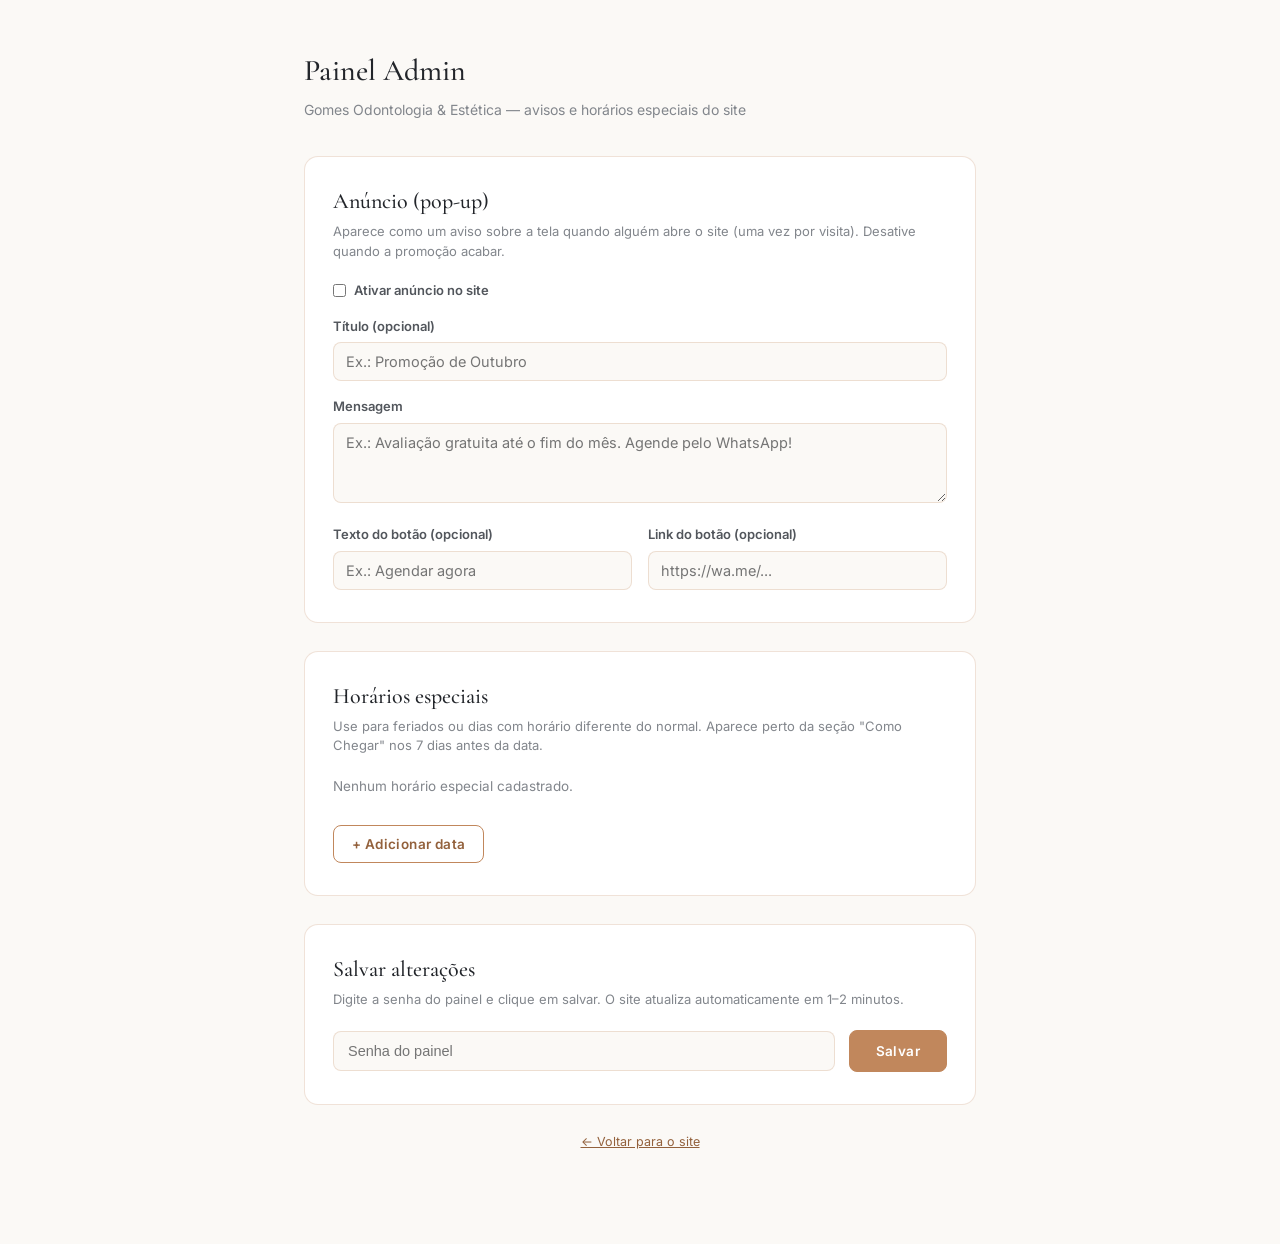
==== admin.html @ 846f83a1 "feat: adiciona painel admin para anúncio e horários especiais Painel simples (admin.html) protegido " ====
<!DOCTYPE html>
<html lang="pt-BR">
<head>
<meta charset="UTF-8">
<meta name="viewport" content="width=device-width, initial-scale=1.0">
<meta name="robots" content="noindex, nofollow">
<title>Painel Admin — Gomes Odontologia &amp; Estética</title>
<link rel="preconnect" href="https://fonts.googleapis.com">
<link rel="preconnect" href="https://fonts.gstatic.com" crossorigin>
<link href="https://fonts.googleapis.com/css2?family=Cormorant+Garamond:ital,wght@0,400;0,500;0,600&family=Inter:wght@400;500;600&display=swap" rel="stylesheet">
<style>
  :root {
    --cream: #FBF9F6;
    --cream-card: #FFFFFF;
    --ink: #22252A;
    --ink-soft: #52565C;
    --ink-faint: #82868C;
    --gold: #C1875C;
    --gold-pale: #F3DCC8;
    --gold-deep: #93613C;
    --chumbo: #1B1D20;
    --line: rgba(193, 135, 92, 0.24);
    --font-display: 'Cormorant Garamond', Georgia, serif;
    --font-body: 'Inter', -apple-system, BlinkMacSystemFont, 'Segoe UI', sans-serif;
  }
  * { box-sizing: border-box; }
  body {
    margin: 0;
    background: var(--cream);
    color: var(--ink);
    font-family: var(--font-body);
    font-size: 15px;
    line-height: 1.5;
  }
  h1, h2 { font-family: var(--font-display); font-weight: 500; margin: 0 0 6px; color: var(--ink); }
  .wrap { max-width: 720px; margin: 0 auto; padding: 48px 24px 80px; }
  header.page-head { margin-bottom: 36px; }
  header.page-head h1 { font-size: 30px; }
  header.page-head p { color: var(--ink-faint); margin: 4px 0 0; font-size: 14px; }
  .card {
    background: var(--cream-card);
    border: 1px solid var(--line);
    border-radius: 14px;
    padding: 28px 28px 32px;
    margin-bottom: 28px;
  }
  .card h2 { font-size: 22px; margin-bottom: 4px; }
  .card .hint { color: var(--ink-faint); font-size: 13px; margin: 0 0 20px; }
  label { display: block; font-size: 13px; font-weight: 600; color: var(--ink-soft); margin: 16px 0 6px; }
  label.checkbox-label { display: flex; align-items: center; gap: 8px; font-weight: 600; margin-top: 0; }
  label.checkbox-label input { width: auto; margin: 0; }
  input[type="text"], input[type="url"], input[type="date"], input[type="time"], textarea {
    width: 100%;
    padding: 10px 12px;
    border: 1px solid var(--line);
    border-radius: 8px;
    font-family: inherit;
    font-size: 14.5px;
    color: var(--ink);
    background: var(--cream);
  }
  input:focus, textarea:focus { outline: 2px solid var(--gold); outline-offset: 1px; }
  textarea { resize: vertical; min-height: 80px; }
  .grid-2 { display: grid; grid-template-columns: 1fr 1fr; gap: 16px; }
  .special-row {
    border: 1px solid var(--line);
    border-radius: 10px;
    padding: 16px;
    margin-top: 14px;
    position: relative;
  }
  .special-row .remove-btn {
    position: absolute;
    top: 10px;
    right: 10px;
    border: 0;
    background: transparent;
    color: var(--ink-faint);
    font-size: 20px;
    line-height: 1;
    padding: 4px;
  }
  .special-row .remove-btn:hover { color: var(--gold-deep); }
  .special-row .grid-2 { grid-template-columns: 1fr 1fr; }
  .special-row .closed-row { margin-top: 12px; }
  .add-btn, .save-btn, .logout-btn {
    font-family: var(--font-body);
    font-weight: 600;
    font-size: 13.5px;
    letter-spacing: 0.03em;
    border-radius: 8px;
    cursor: pointer;
    border: 1px solid var(--gold);
  }
  .add-btn {
    margin-top: 16px;
    padding: 10px 18px;
    background: transparent;
    color: var(--gold-deep);
  }
  .add-btn:hover { background: var(--gold-pale); }
  .save-bar {
    display: flex;
    align-items: center;
    gap: 14px;
    flex-wrap: wrap;
    margin-top: 8px;
  }
  .save-bar input[type="password"] {
    flex: 1;
    min-width: 180px;
    padding: 11px 14px;
    border: 1px solid var(--line);
    border-radius: 8px;
    font-size: 14.5px;
    background: var(--cream);
  }
  .save-btn {
    padding: 12px 26px;
    background: var(--gold);
    color: #fff;
    border-color: var(--gold);
  }
  .save-btn:hover { background: var(--gold-deep); }
  .save-btn:disabled { opacity: 0.6; cursor: wait; }
  .status-msg {
    margin-top: 16px;
    padding: 12px 16px;
    border-radius: 8px;
    font-size: 14px;
    display: none;
  }
  .status-msg.success { display: block; background: #E4F3E8; color: #2A6B3F; }
  .status-msg.error { display: block; background: #FBE4E4; color: #A33A3A; }
  .status-msg.loading { display: block; background: var(--gold-pale); color: var(--gold-deep); }
  .empty-note { color: var(--ink-faint); font-size: 13.5px; margin-top: 14px; }
  footer.page-foot { text-align: center; color: var(--ink-faint); font-size: 12.5px; margin-top: 12px; }
  footer.page-foot a { color: var(--gold-deep); }
</style>
</head>
<body>
<div class="wrap">
  <header class="page-head">
    <h1>Painel Admin</h1>
    <p>Gomes Odontologia &amp; Estética — avisos e horários especiais do site</p>
  </header>

  <section class="card">
    <h2>Anúncio (pop-up)</h2>
    <p class="hint">Aparece como um aviso sobre a tela quando alguém abre o site (uma vez por visita). Desative quando a promoção acabar.</p>

    <label class="checkbox-label"><input type="checkbox" id="annEnabled"> Ativar anúncio no site</label>

    <label for="annTitle">Título (opcional)</label>
    <input type="text" id="annTitle" placeholder="Ex.: Promoção de Outubro">

    <label for="annMessage">Mensagem</label>
    <textarea id="annMessage" placeholder="Ex.: Avaliação gratuita até o fim do mês. Agende pelo WhatsApp!"></textarea>

    <div class="grid-2">
      <div>
        <label for="annLinkLabel">Texto do botão (opcional)</label>
        <input type="text" id="annLinkLabel" placeholder="Ex.: Agendar agora">
      </div>
      <div>
        <label for="annLinkUrl">Link do botão (opcional)</label>
        <input type="url" id="annLinkUrl" placeholder="https://wa.me/...">
      </div>
    </div>
  </section>

  <section class="card">
    <h2>Horários especiais</h2>
    <p class="hint">Use para feriados ou dias com horário diferente do normal. Aparece perto da seção "Como Chegar" nos 7 dias antes da data.</p>

    <div id="specialHoursList"></div>
    <p class="empty-note" id="emptyNote" hidden>Nenhum horário especial cadastrado.</p>
    <button type="button" class="add-btn" id="addSpecialBtn">+ Adicionar data</button>
  </section>

  <section class="card">
    <h2>Salvar alterações</h2>
    <p class="hint">Digite a senha do painel e clique em salvar. O site atualiza automaticamente em 1–2 minutos.</p>
    <div class="save-bar">
      <input type="password" id="adminPassword" placeholder="Senha do painel" autocomplete="off">
      <button type="button" class="save-btn" id="saveBtn">Salvar</button>
    </div>
    <div class="status-msg" id="statusMsg"></div>
  </section>

  <footer class="page-foot">
    <p><a href="index.html">&larr; Voltar para o site</a></p>
  </footer>
</div>

<script>
(function () {
  'use strict';

  const specialHoursList = document.getElementById('specialHoursList');
  const emptyNote = document.getElementById('emptyNote');
  const addSpecialBtn = document.getElementById('addSpecialBtn');
  const saveBtn = document.getElementById('saveBtn');
  const statusMsg = document.getElementById('statusMsg');
  const adminPasswordInput = document.getElementById('adminPassword');

  function createSpecialRow(entry) {
    entry = entry || { date: '', label: '', opens: '', closes: '', closed: false };
    const row = document.createElement('div');
    row.className = 'special-row';
    row.innerHTML = `
      <button type="button" class="remove-btn" aria-label="Remover esta data">&times;</button>
      <div class="grid-2">
        <div>
          <label>Data</label>
          <input type="date" class="sh-date" value="${entry.date || ''}">
        </div>
        <div>
          <label>Observação (opcional)</label>
          <input type="text" class="sh-label" placeholder="Ex.: Feriado" value="${escapeAttr(entry.label || '')}">
        </div>
      </div>
      <div class="grid-2 hours-row" style="${entry.closed ? 'display:none;' : ''}">
        <div>
          <label>Abre às</label>
          <input type="time" class="sh-opens" value="${entry.opens || ''}">
        </div>
        <div>
          <label>Fecha às</label>
          <input type="time" class="sh-closes" value="${entry.closes || ''}">
        </div>
      </div>
      <label class="checkbox-label closed-row"><input type="checkbox" class="sh-closed" ${entry.closed ? 'checked' : ''}> Fechado neste dia</label>
    `;
    const closedCheckbox = row.querySelector('.sh-closed');
    const hoursRow = row.querySelector('.hours-row');
    closedCheckbox.addEventListener('change', () => {
      hoursRow.style.display = closedCheckbox.checked ? 'none' : '';
    });
    row.querySelector('.remove-btn').addEventListener('click', () => {
      row.remove();
      toggleEmptyNote();
    });
    return row;
  }

  function toggleEmptyNote() {
    emptyNote.hidden = specialHoursList.children.length > 0;
  }

  function escapeAttr(str) {
    return String(str).replace(/"/g, '&quot;');
  }

  addSpecialBtn.addEventListener('click', () => {
    specialHoursList.appendChild(createSpecialRow());
    toggleEmptyNote();
  });

  function loadContent() {
    fetch('data/site-content.json', { cache: 'no-store' })
      .then((r) => (r.ok ? r.json() : null))
      .then((data) => {
        if (!data) return;
        const ann = data.announcement || {};
        document.getElementById('annEnabled').checked = !!ann.enabled;
        document.getElementById('annTitle').value = ann.title || '';
        document.getElementById('annMessage').value = ann.message || '';
        document.getElementById('annLinkLabel').value = ann.linkLabel || '';
        document.getElementById('annLinkUrl').value = ann.linkUrl || '';

        const specialHours = Array.isArray(data.specialHours) ? data.specialHours : [];
        specialHoursList.innerHTML = '';
        specialHours.forEach((entry) => specialHoursList.appendChild(createSpecialRow(entry)));
        toggleEmptyNote();
      })
      .catch(() => {
        showStatus('error', 'Não foi possível carregar o conteúdo atual. Tente recarregar a página.');
      });
  }

  function showStatus(type, message) {
    statusMsg.className = 'status-msg ' + type;
    statusMsg.textContent = message;
  }

  function buildContent() {
    const specialHours = Array.from(specialHoursList.querySelectorAll('.special-row')).map((row) => {
      const closed = row.querySelector('.sh-closed').checked;
      return {
        date: row.querySelector('.sh-date').value,
        label: row.querySelector('.sh-label').value.trim(),
        opens: closed ? '' : row.querySelector('.sh-opens').value,
        closes: closed ? '' : row.querySelector('.sh-closes').value,
        closed,
      };
    }).filter((entry) => entry.date);

    return {
      announcement: {
        enabled: document.getElementById('annEnabled').checked,
        title: document.getElementById('annTitle').value.trim(),
        message: document.getElementById('annMessage').value.trim(),
        linkLabel: document.getElementById('annLinkLabel').value.trim(),
        linkUrl: document.getElementById('annLinkUrl').value.trim(),
      },
      specialHours,
    };
  }

  saveBtn.addEventListener('click', () => {
    const password = adminPasswordInput.value;
    if (!password) {
      showStatus('error', 'Digite a senha do painel antes de salvar.');
      return;
    }
    const content = buildContent();
    saveBtn.disabled = true;
    showStatus('loading', 'Salvando...');

    fetch('/api/save-content', {
      method: 'POST',
      headers: { 'Content-Type': 'application/json' },
      body: JSON.stringify({ password, content }),
    })
      .then((r) => r.json().then((data) => ({ ok: r.ok, data })))
      .then(({ ok, data }) => {
        saveBtn.disabled = false;
        if (ok && data.success) {
          showStatus('success', 'Salvo! O site vai atualizar em 1 a 2 minutos.');
        } else {
          showStatus('error', data.error || 'Erro ao salvar. Tente novamente.');
        }
      })
      .catch(() => {
        saveBtn.disabled = false;
        showStatus('error', 'Erro de conexão. Verifique a internet e tente novamente.');
      });
  });

  loadContent();
})();
</script>
</body>
</html>
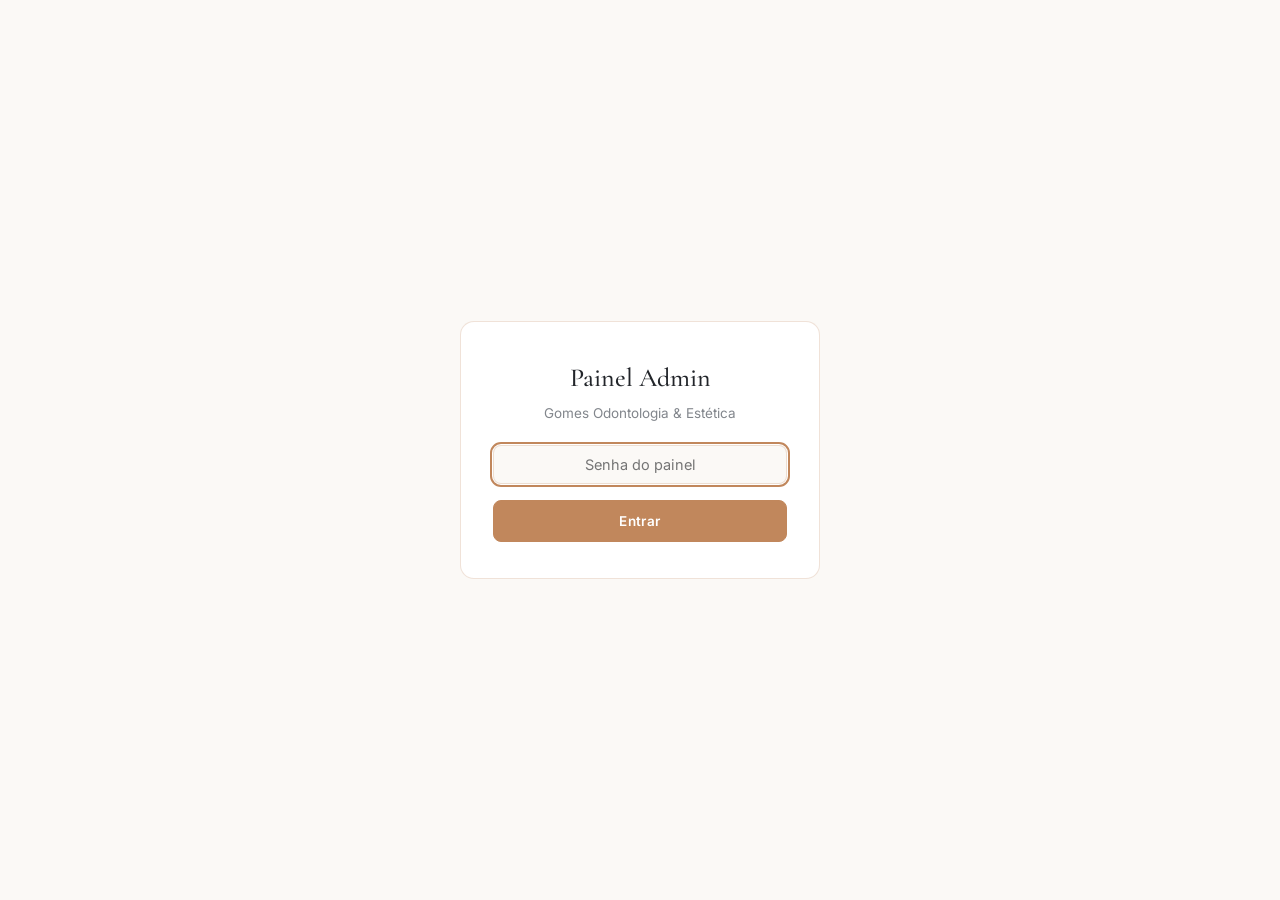
==== commit edbbcff9: "feat: adiciona tela de login no painel admin Antes, o formulário de edição ficava visível (com o con" ====
--- a/admin.html
+++ b/admin.html
@@ -49,7 +49,7 @@
   label { display: block; font-size: 13px; font-weight: 600; color: var(--ink-soft); margin: 16px 0 6px; }
   label.checkbox-label { display: flex; align-items: center; gap: 8px; font-weight: 600; margin-top: 0; }
   label.checkbox-label input { width: auto; margin: 0; }
-  input[type="text"], input[type="url"], input[type="date"], input[type="time"], textarea {
+  input[type="text"], input[type="url"], input[type="date"], input[type="time"], input[type="password"], textarea {
     width: 100%;
     padding: 10px 12px;
     border: 1px solid var(--line);
@@ -83,7 +83,7 @@
   .special-row .remove-btn:hover { color: var(--gold-deep); }
   .special-row .grid-2 { grid-template-columns: 1fr 1fr; }
   .special-row .closed-row { margin-top: 12px; }
-  .add-btn, .save-btn, .logout-btn {
+  .add-btn, .save-btn, .login-btn {
     font-family: var(--font-body);
     font-weight: 600;
     font-size: 13.5px;
@@ -99,30 +99,15 @@
     color: var(--gold-deep);
   }
   .add-btn:hover { background: var(--gold-pale); }
-  .save-bar {
-    display: flex;
-    align-items: center;
-    gap: 14px;
-    flex-wrap: wrap;
-    margin-top: 8px;
-  }
-  .save-bar input[type="password"] {
-    flex: 1;
-    min-width: 180px;
-    padding: 11px 14px;
-    border: 1px solid var(--line);
-    border-radius: 8px;
-    font-size: 14.5px;
-    background: var(--cream);
-  }
-  .save-btn {
+  .save-bar { margin-top: 8px; }
+  .save-btn, .login-btn {
     padding: 12px 26px;
     background: var(--gold);
     color: #fff;
     border-color: var(--gold);
   }
-  .save-btn:hover { background: var(--gold-deep); }
-  .save-btn:disabled { opacity: 0.6; cursor: wait; }
+  .save-btn:hover, .login-btn:hover { background: var(--gold-deep); }
+  .save-btn:disabled, .login-btn:disabled { opacity: 0.6; cursor: wait; }
   .status-msg {
     margin-top: 16px;
     padding: 12px 16px;
@@ -136,10 +121,46 @@
   .empty-note { color: var(--ink-faint); font-size: 13.5px; margin-top: 14px; }
   footer.page-foot { text-align: center; color: var(--ink-faint); font-size: 12.5px; margin-top: 12px; }
   footer.page-foot a { color: var(--gold-deep); }
+
+  /* Tela de login */
+  .login-screen {
+    min-height: 100vh;
+    display: flex;
+    align-items: center;
+    justify-content: center;
+    padding: 24px;
+  }
+  .login-card {
+    background: var(--cream-card);
+    border: 1px solid var(--line);
+    border-radius: 14px;
+    padding: 36px 32px;
+    max-width: 360px;
+    width: 100%;
+    text-align: center;
+  }
+  .login-card h1 { font-size: 26px; margin-bottom: 6px; }
+  .login-card p { color: var(--ink-faint); font-size: 13.5px; margin: 0 0 22px; }
+  .login-card input { margin-bottom: 16px; text-align: center; }
+  .login-card .login-btn { width: 100%; }
+  .login-card .status-msg { text-align: left; }
 </style>
 </head>
 <body>
-<div class="wrap">
+
+<div class="login-screen" id="loginScreen">
+  <div class="login-card">
+    <h1>Painel Admin</h1>
+    <p>Gomes Odontologia &amp; Estética</p>
+    <form id="loginForm" autocomplete="off">
+      <input type="password" id="loginPassword" placeholder="Senha do painel" autocomplete="off" required>
+      <button type="submit" class="login-btn" id="loginBtn">Entrar</button>
+    </form>
+    <div class="status-msg" id="loginStatus"></div>
+  </div>
+</div>
+
+<div class="wrap" id="adminContent" hidden>
   <header class="page-head">
     <h1>Painel Admin</h1>
     <p>Gomes Odontologia &amp; Estética — avisos e horários especiais do site</p>
@@ -180,9 +201,8 @@
 
   <section class="card">
     <h2>Salvar alterações</h2>
-    <p class="hint">Digite a senha do painel e clique em salvar. O site atualiza automaticamente em 1–2 minutos.</p>
+    <p class="hint">Clique em salvar. O site atualiza automaticamente em 1–2 minutos.</p>
     <div class="save-bar">
-      <input type="password" id="adminPassword" placeholder="Senha do painel" autocomplete="off">
       <button type="button" class="save-btn" id="saveBtn">Salvar</button>
     </div>
     <div class="status-msg" id="statusMsg"></div>
@@ -196,13 +216,60 @@
 <script>
 (function () {
   'use strict';
+
+  // Mantida só na memória desta aba — nunca em localStorage/sessionStorage/cookies,
+  // nunca em console.log, nunca em query string (sempre POST com corpo JSON).
+  let sessionPassword = null;
+
+  const loginScreen = document.getElementById('loginScreen');
+  const loginForm = document.getElementById('loginForm');
+  const loginPasswordInput = document.getElementById('loginPassword');
+  const loginBtn = document.getElementById('loginBtn');
+  const loginStatus = document.getElementById('loginStatus');
+  const adminContent = document.getElementById('adminContent');
 
   const specialHoursList = document.getElementById('specialHoursList');
   const emptyNote = document.getElementById('emptyNote');
   const addSpecialBtn = document.getElementById('addSpecialBtn');
   const saveBtn = document.getElementById('saveBtn');
   const statusMsg = document.getElementById('statusMsg');
-  const adminPasswordInput = document.getElementById('adminPassword');
+
+  function showMsg(el, type, message) {
+    el.className = 'status-msg ' + type;
+    el.textContent = message;
+  }
+
+  loginForm.addEventListener('submit', (e) => {
+    e.preventDefault();
+    const password = loginPasswordInput.value;
+    if (!password) return;
+
+    loginBtn.disabled = true;
+    showMsg(loginStatus, 'loading', 'Verificando...');
+
+    fetch('/api/verify-password', {
+      method: 'POST',
+      headers: { 'Content-Type': 'application/json' },
+      body: JSON.stringify({ password }),
+    })
+      .then((r) => r.json().then((data) => ({ ok: r.ok, data })))
+      .then(({ ok, data }) => {
+        loginBtn.disabled = false;
+        if (ok && data.success) {
+          sessionPassword = password;
+          loginPasswordInput.value = '';
+          loginScreen.remove();
+          adminContent.hidden = false;
+          loadContent();
+        } else {
+          showMsg(loginStatus, 'error', data.error || 'Senha incorreta.');
+        }
+      })
+      .catch(() => {
+        loginBtn.disabled = false;
+        showMsg(loginStatus, 'error', 'Erro de conexão. Tente novamente.');
+      });
+  });
 
   function createSpecialRow(entry) {
     entry = entry || { date: '', label: '', opens: '', closes: '', closed: false };
@@ -275,13 +342,8 @@
         toggleEmptyNote();
       })
       .catch(() => {
-        showStatus('error', 'Não foi possível carregar o conteúdo atual. Tente recarregar a página.');
+        showMsg(statusMsg, 'error', 'Não foi possível carregar o conteúdo atual. Tente recarregar a página.');
       });
-  }
-
-  function showStatus(type, message) {
-    statusMsg.className = 'status-msg ' + type;
-    statusMsg.textContent = message;
   }
 
   function buildContent() {
@@ -309,36 +371,32 @@
   }
 
   saveBtn.addEventListener('click', () => {
-    const password = adminPasswordInput.value;
-    if (!password) {
-      showStatus('error', 'Digite a senha do painel antes de salvar.');
-      return;
-    }
+    if (!sessionPassword) return;
     const content = buildContent();
     saveBtn.disabled = true;
-    showStatus('loading', 'Salvando...');
+    showMsg(statusMsg, 'loading', 'Salvando...');
 
     fetch('/api/save-content', {
       method: 'POST',
       headers: { 'Content-Type': 'application/json' },
-      body: JSON.stringify({ password, content }),
+      body: JSON.stringify({ password: sessionPassword, content }),
     })
       .then((r) => r.json().then((data) => ({ ok: r.ok, data })))
       .then(({ ok, data }) => {
         saveBtn.disabled = false;
         if (ok && data.success) {
-          showStatus('success', 'Salvo! O site vai atualizar em 1 a 2 minutos.');
+          showMsg(statusMsg, 'success', 'Salvo! O site vai atualizar em 1 a 2 minutos.');
         } else {
-          showStatus('error', data.error || 'Erro ao salvar. Tente novamente.');
+          showMsg(statusMsg, 'error', data.error || 'Erro ao salvar. Tente novamente.');
         }
       })
       .catch(() => {
         saveBtn.disabled = false;
-        showStatus('error', 'Erro de conexão. Verifique a internet e tente novamente.');
+        showMsg(statusMsg, 'error', 'Erro de conexão. Verifique a internet e tente novamente.');
       });
   });
 
-  loadContent();
+  loginPasswordInput.focus();
 })();
 </script>
 </body>
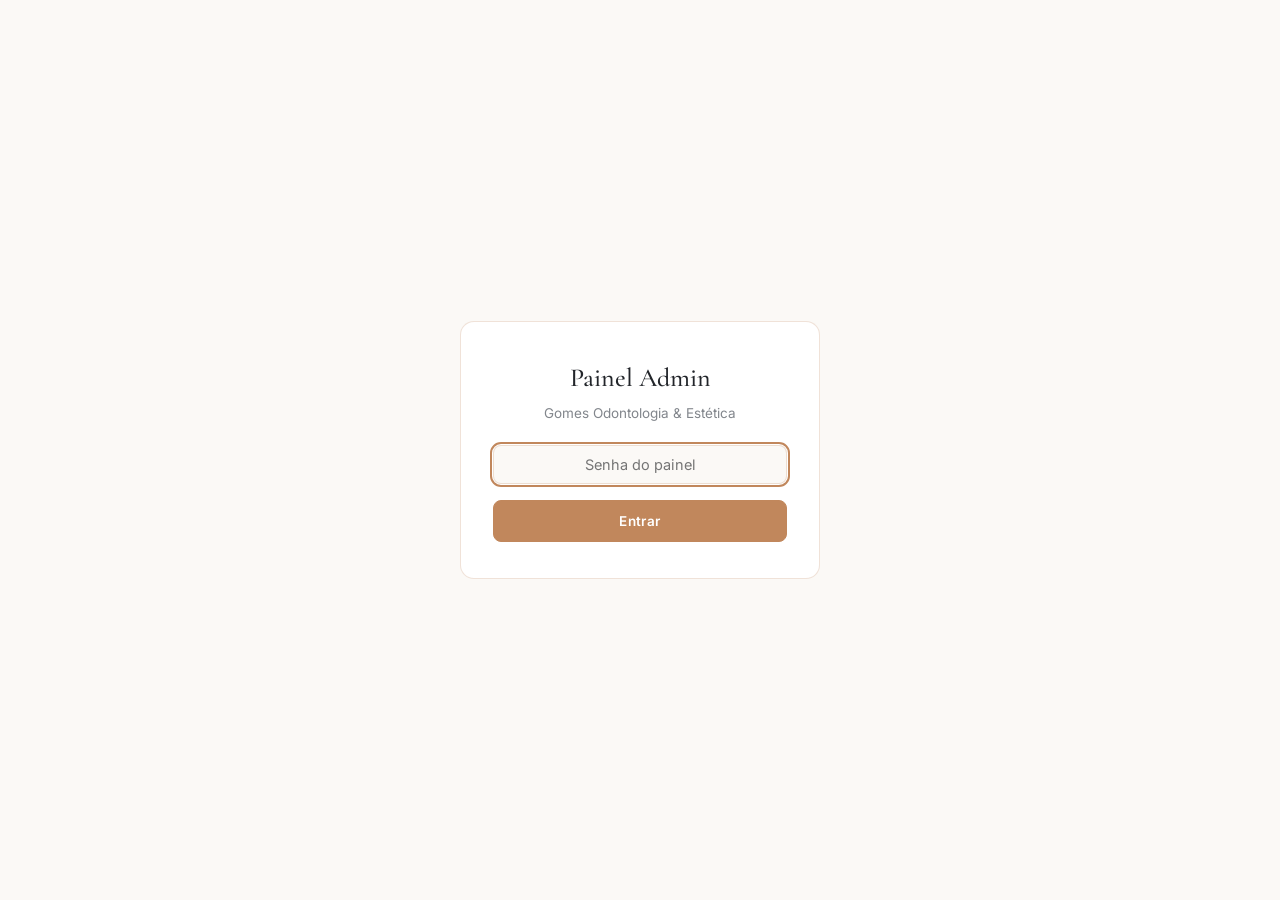
==== commit 70a97093: "feat: remove .html da URL (cleanUrls) — /index.html agora redireciona pra / Ativa cleanUrls no verce" ====
--- a/admin.html
+++ b/admin.html
@@ -209,7 +209,7 @@
   </section>
 
   <footer class="page-foot">
-    <p><a href="index.html">&larr; Voltar para o site</a></p>
+    <p><a href="/">&larr; Voltar para o site</a></p>
   </footer>
 </div>
 
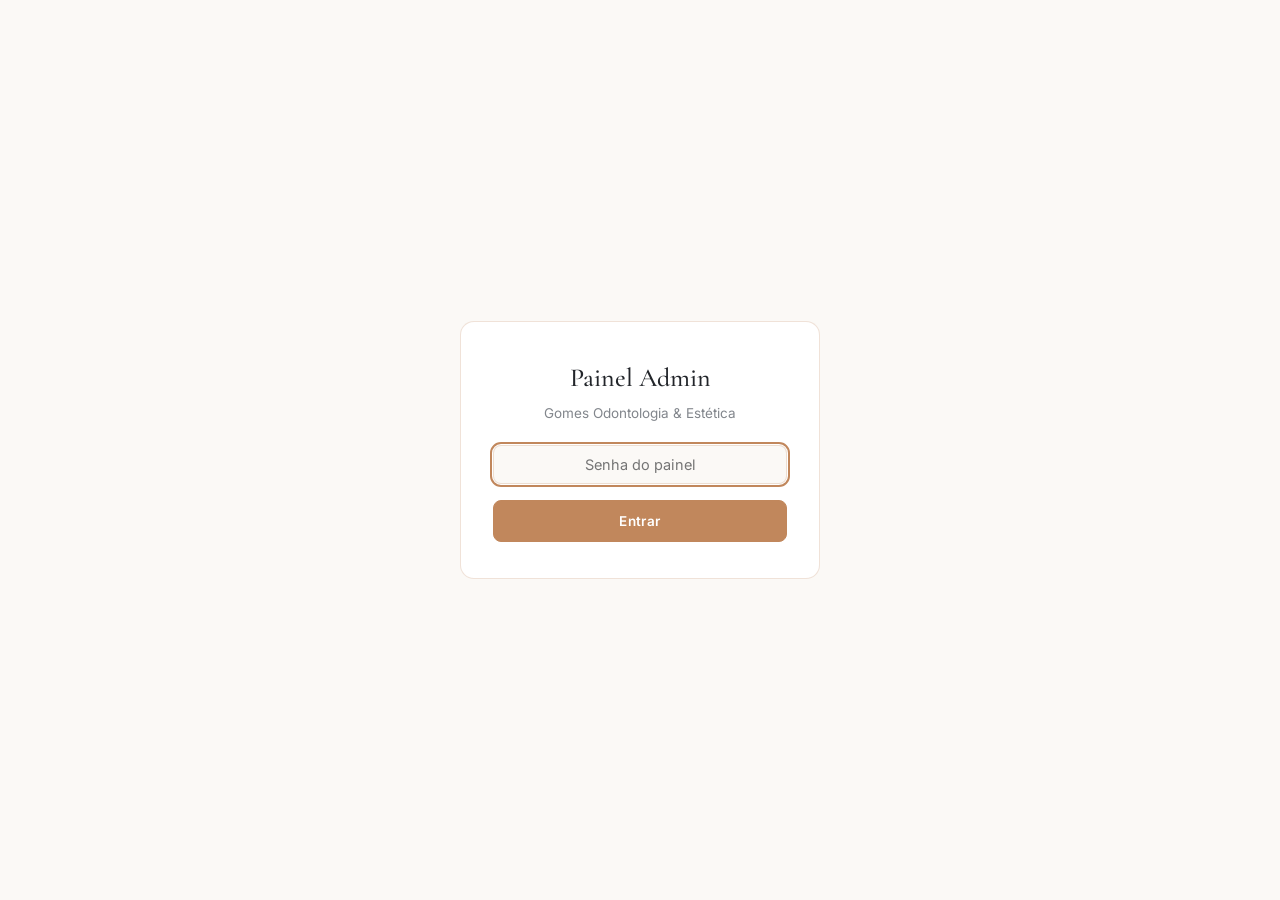
==== commit 61e2f257: "feat: permite adicionar foto ao anúncio do painel admin O pop-up de anúncio agora aceita uma foto op" ====
--- a/admin.html
+++ b/admin.html
@@ -119,6 +119,32 @@
   .status-msg.error { display: block; background: #FBE4E4; color: #A33A3A; }
   .status-msg.loading { display: block; background: var(--gold-pale); color: var(--gold-deep); }
   .empty-note { color: var(--ink-faint); font-size: 13.5px; margin-top: 14px; }
+  .photo-preview {
+    width: 100%;
+    max-width: 320px;
+    aspect-ratio: 16 / 9;
+    border-radius: 10px;
+    object-fit: cover;
+    border: 1px solid var(--line);
+    background: var(--cream-deep, #F1EDE7);
+    display: none;
+    margin-top: 4px;
+  }
+  .photo-preview.has-image { display: block; }
+  .photo-actions { display: flex; gap: 10px; margin-top: 10px; flex-wrap: wrap; align-items: center; }
+  .photo-actions input[type="file"] { font-size: 13px; max-width: 100%; }
+  .remove-photo-btn {
+    font-family: var(--font-body);
+    font-size: 13px;
+    color: var(--gold-deep);
+    background: transparent;
+    border: 1px solid var(--line);
+    border-radius: 6px;
+    padding: 6px 12px;
+    cursor: pointer;
+    display: none;
+  }
+  .remove-photo-btn.visible { display: inline-block; }
   footer.page-foot { text-align: center; color: var(--ink-faint); font-size: 12.5px; margin-top: 12px; }
   footer.page-foot a { color: var(--gold-deep); }
 
@@ -188,6 +214,14 @@
         <input type="url" id="annLinkUrl" placeholder="https://wa.me/...">
       </div>
     </div>
+
+    <label>Foto do anúncio (opcional)</label>
+    <p class="hint" style="margin:0 0 10px;">Uma foto real da clínica ou do tratamento deixa o aviso com cara de anúncio próprio da clínica, não de pop-up genérico. Qualquer formato (JPG, PNG) e tamanho — é redimensionada automaticamente.</p>
+    <img id="annImagePreview" class="photo-preview" alt="Pré-visualização da foto do anúncio">
+    <div class="photo-actions">
+      <input type="file" id="annImageInput" accept="image/*">
+      <button type="button" class="remove-photo-btn" id="removeImageBtn">Remover foto</button>
+    </div>
   </section>
 
   <section class="card">
@@ -233,6 +267,73 @@
   const addSpecialBtn = document.getElementById('addSpecialBtn');
   const saveBtn = document.getElementById('saveBtn');
   const statusMsg = document.getElementById('statusMsg');
+
+  const annImageInput = document.getElementById('annImageInput');
+  const annImagePreview = document.getElementById('annImagePreview');
+  const removeImageBtn = document.getElementById('removeImageBtn');
+
+  // currentImage reflete o que está salvo (path + versão pra cache-busting);
+  // pendingImageBase64/pendingImageRemoved só existem entre escolher uma foto
+  // nova (ou remover) e o próximo clique em "Salvar".
+  let currentImage = { path: '', version: 0 };
+  let pendingImageBase64 = null;
+  let pendingImageRemoved = false;
+
+  function setImagePreview(url) {
+    annImagePreview.src = url;
+    annImagePreview.classList.add('has-image');
+    removeImageBtn.classList.add('visible');
+  }
+
+  function clearImagePreview() {
+    annImagePreview.removeAttribute('src');
+    annImagePreview.classList.remove('has-image');
+    removeImageBtn.classList.remove('visible');
+  }
+
+  function resizeImageFile(file, maxWidth, quality) {
+    return new Promise((resolve, reject) => {
+      const reader = new FileReader();
+      reader.onerror = () => reject(new Error('Erro ao ler o arquivo.'));
+      reader.onload = () => {
+        const img = new Image();
+        img.onerror = () => reject(new Error('Arquivo não é uma imagem válida.'));
+        img.onload = () => {
+          const scale = Math.min(1, maxWidth / img.width);
+          const w = Math.round(img.width * scale);
+          const h = Math.round(img.height * scale);
+          const canvas = document.createElement('canvas');
+          canvas.width = w;
+          canvas.height = h;
+          canvas.getContext('2d').drawImage(img, 0, 0, w, h);
+          resolve(canvas.toDataURL('image/jpeg', quality));
+        };
+        img.src = reader.result;
+      };
+      reader.readAsDataURL(file);
+    });
+  }
+
+  annImageInput.addEventListener('change', () => {
+    const file = annImageInput.files[0];
+    if (!file) return;
+    resizeImageFile(file, 1100, 0.82)
+      .then((dataUrl) => {
+        pendingImageBase64 = dataUrl.split(',')[1];
+        pendingImageRemoved = false;
+        setImagePreview(dataUrl);
+      })
+      .catch(() => {
+        showMsg(statusMsg, 'error', 'Não foi possível processar essa imagem. Tente outro arquivo.');
+      });
+  });
+
+  removeImageBtn.addEventListener('click', () => {
+    pendingImageBase64 = null;
+    pendingImageRemoved = true;
+    annImageInput.value = '';
+    clearImagePreview();
+  });
 
   function showMsg(el, type, message) {
     el.className = 'status-msg ' + type;
@@ -336,6 +437,16 @@
         document.getElementById('annLinkLabel').value = ann.linkLabel || '';
         document.getElementById('annLinkUrl').value = ann.linkUrl || '';
 
+        pendingImageBase64 = null;
+        pendingImageRemoved = false;
+        if (ann.image) {
+          currentImage = { path: ann.image, version: ann.imageVersion || 0 };
+          setImagePreview('/' + ann.image + (ann.imageVersion ? '?v=' + ann.imageVersion : ''));
+        } else {
+          currentImage = { path: '', version: 0 };
+          clearImagePreview();
+        }
+
         const specialHours = Array.isArray(data.specialHours) ? data.specialHours : [];
         specialHoursList.innerHTML = '';
         specialHours.forEach((entry) => specialHoursList.appendChild(createSpecialRow(entry)));
@@ -365,6 +476,8 @@
         message: document.getElementById('annMessage').value.trim(),
         linkLabel: document.getElementById('annLinkLabel').value.trim(),
         linkUrl: document.getElementById('annLinkUrl').value.trim(),
+        image: currentImage.path,
+        imageVersion: currentImage.version,
       },
       specialHours,
     };
@@ -373,18 +486,33 @@
   saveBtn.addEventListener('click', () => {
     if (!sessionPassword) return;
     const content = buildContent();
+    const body = { password: sessionPassword, content };
+    if (pendingImageBase64) {
+      body.image = pendingImageBase64;
+    } else if (pendingImageRemoved) {
+      body.image = '__remove__';
+    }
+
     saveBtn.disabled = true;
-    showMsg(statusMsg, 'loading', 'Salvando...');
+    showMsg(statusMsg, 'loading', pendingImageBase64 ? 'Enviando foto e salvando...' : 'Salvando...');
 
     fetch('/api/save-content', {
       method: 'POST',
       headers: { 'Content-Type': 'application/json' },
-      body: JSON.stringify({ password: sessionPassword, content }),
+      body: JSON.stringify(body),
     })
       .then((r) => r.json().then((data) => ({ ok: r.ok, data })))
       .then(({ ok, data }) => {
         saveBtn.disabled = false;
         if (ok && data.success) {
+          if (data.image) {
+            currentImage = { path: data.image, version: data.imageVersion || 0 };
+            setImagePreview('/' + data.image + '?v=' + currentImage.version);
+          } else if (pendingImageRemoved) {
+            currentImage = { path: '', version: 0 };
+          }
+          pendingImageBase64 = null;
+          pendingImageRemoved = false;
           showMsg(statusMsg, 'success', 'Salvo! O site vai atualizar em 1 a 2 minutos.');
         } else {
           showMsg(statusMsg, 'error', data.error || 'Erro ao salvar. Tente novamente.');
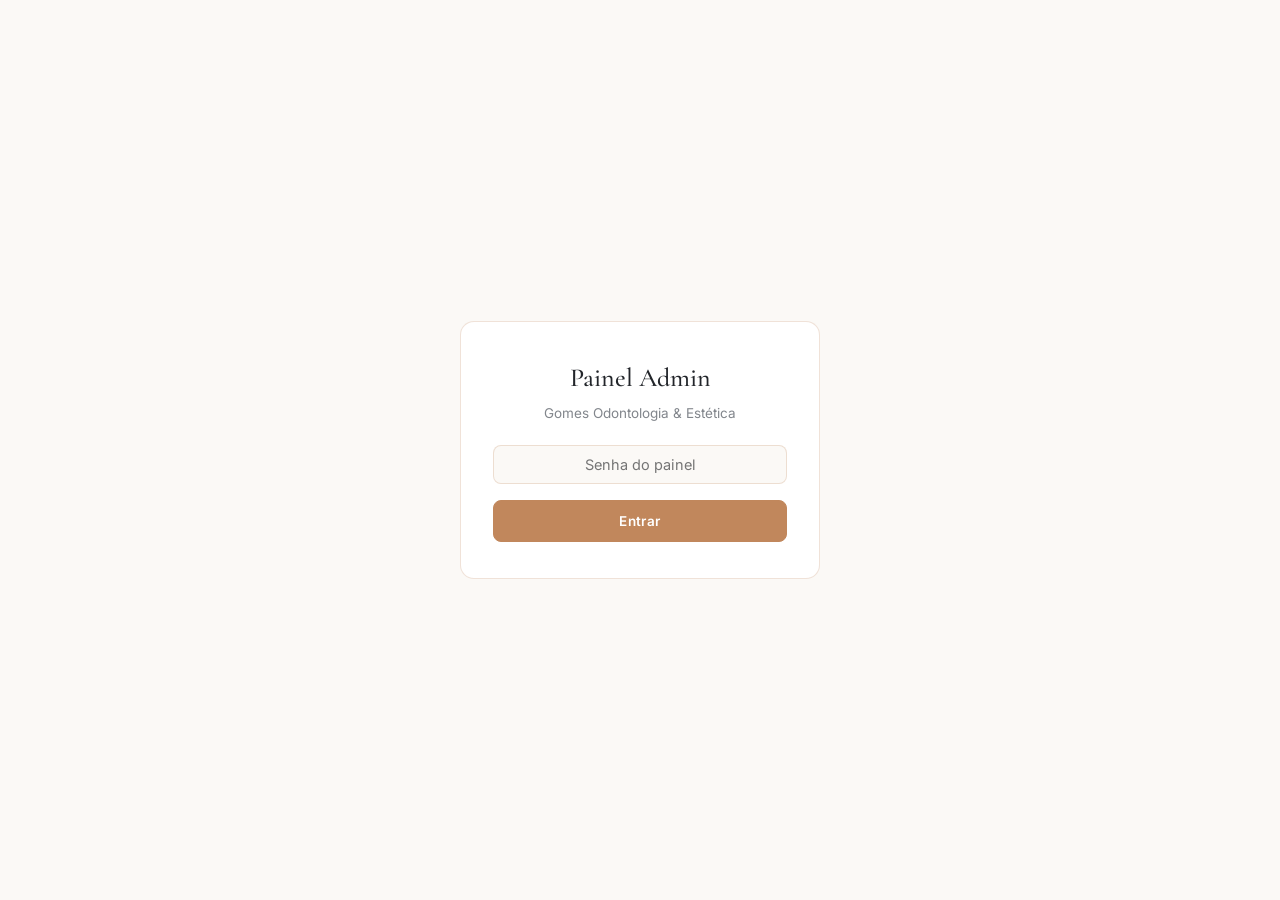
==== commit 20138e58: "feat: refaz o modal de anúncios — múltiplos avisos, duas colunas, agendamento Reescreve o popup de a" ====
--- a/admin.html
+++ b/admin.html
@@ -12,6 +12,7 @@
   :root {
     --cream: #FBF9F6;
     --cream-card: #FFFFFF;
+    --cream-deep: #F1EDE7;
     --ink: #22252A;
     --ink-soft: #52565C;
     --ink-faint: #82868C;
@@ -20,6 +21,7 @@
     --gold-deep: #93613C;
     --chumbo: #1B1D20;
     --line: rgba(193, 135, 92, 0.24);
+    --error: #A33A3A;
     --font-display: 'Cormorant Garamond', Georgia, serif;
     --font-body: 'Inter', -apple-system, BlinkMacSystemFont, 'Segoe UI', sans-serif;
   }
@@ -33,7 +35,7 @@
     line-height: 1.5;
   }
   h1, h2 { font-family: var(--font-display); font-weight: 500; margin: 0 0 6px; color: var(--ink); }
-  .wrap { max-width: 720px; margin: 0 auto; padding: 48px 24px 80px; }
+  .wrap { max-width: 860px; margin: 0 auto; padding: 48px 24px 80px; }
   header.page-head { margin-bottom: 36px; }
   header.page-head h1 { font-size: 30px; }
   header.page-head p { color: var(--ink-faint); margin: 4px 0 0; font-size: 14px; }
@@ -49,7 +51,8 @@
   label { display: block; font-size: 13px; font-weight: 600; color: var(--ink-soft); margin: 16px 0 6px; }
   label.checkbox-label { display: flex; align-items: center; gap: 8px; font-weight: 600; margin-top: 0; }
   label.checkbox-label input { width: auto; margin: 0; }
-  input[type="text"], input[type="url"], input[type="date"], input[type="time"], input[type="password"], textarea {
+  input[type="text"], input[type="url"], input[type="date"], input[type="time"],
+  input[type="password"], input[type="number"], select, textarea {
     width: 100%;
     padding: 10px 12px;
     border: 1px solid var(--line);
@@ -59,17 +62,28 @@
     color: var(--ink);
     background: var(--cream);
   }
-  input:focus, textarea:focus { outline: 2px solid var(--gold); outline-offset: 1px; }
-  textarea { resize: vertical; min-height: 80px; }
+  input:focus, textarea:focus, select:focus { outline: 2px solid var(--gold); outline-offset: 1px; }
+  textarea { resize: vertical; min-height: 70px; }
   .grid-2 { display: grid; grid-template-columns: 1fr 1fr; gap: 16px; }
-  .special-row {
+  .grid-3 { display: grid; grid-template-columns: 1fr 1fr 1fr; gap: 16px; }
+  .field-row { margin-bottom: 4px; }
+  .char-counter { display: block; text-align: right; font-size: 11.5px; color: var(--ink-faint); margin-top: 4px; }
+  .char-counter.is-over { color: var(--error); font-weight: 600; }
+  .error-text { display: none; font-size: 12.5px; color: var(--error); margin-top: 4px; }
+  .error-text.visible { display: block; }
+  .special-row, .announcement-row {
     border: 1px solid var(--line);
     border-radius: 10px;
-    padding: 16px;
+    padding: 18px 16px 16px;
     margin-top: 14px;
     position: relative;
   }
-  .special-row .remove-btn {
+  .announcement-row__header {
+    display: flex; align-items: center; justify-content: space-between;
+    margin-bottom: 4px;
+  }
+  .announcement-row__title { font-size: 13px; font-weight: 700; color: var(--gold-deep); text-transform: uppercase; letter-spacing: 0.04em; }
+  .special-row .remove-btn, .announcement-row .remove-btn {
     position: absolute;
     top: 10px;
     right: 10px;
@@ -79,8 +93,9 @@
     font-size: 20px;
     line-height: 1;
     padding: 4px;
-  }
-  .special-row .remove-btn:hover { color: var(--gold-deep); }
+    cursor: pointer;
+  }
+  .special-row .remove-btn:hover, .announcement-row .remove-btn:hover { color: var(--gold-deep); }
   .special-row .grid-2 { grid-template-columns: 1fr 1fr; }
   .special-row .closed-row { margin-top: 12px; }
   .add-btn, .save-btn, .login-btn {
@@ -121,12 +136,12 @@
   .empty-note { color: var(--ink-faint); font-size: 13.5px; margin-top: 14px; }
   .photo-preview {
     width: 100%;
-    max-width: 320px;
-    aspect-ratio: 16 / 9;
+    max-width: 220px;
+    aspect-ratio: 4 / 5;
     border-radius: 10px;
     object-fit: cover;
     border: 1px solid var(--line);
-    background: var(--cream-deep, #F1EDE7);
+    background: var(--cream-deep);
     display: none;
     margin-top: 4px;
   }
@@ -145,8 +160,30 @@
     display: none;
   }
   .remove-photo-btn.visible { display: inline-block; }
+  .image-hint { background: var(--gold-pale); color: var(--gold-deep); font-size: 12.5px; padding: 8px 12px; border-radius: 6px; margin: 8px 0 0; }
   footer.page-foot { text-align: center; color: var(--ink-faint); font-size: 12.5px; margin-top: 12px; }
   footer.page-foot a { color: var(--gold-deep); }
+
+  /* Prévia ao vivo */
+  .preview-toolbar {
+    display: flex; align-items: center; justify-content: space-between;
+    flex-wrap: wrap; gap: 12px; margin-bottom: 16px;
+  }
+  .preview-toolbar label { margin: 0; display: flex; align-items: center; gap: 8px; font-size: 13px; }
+  .preview-toolbar select { width: auto; min-width: 180px; }
+  .preview-toggle { display: flex; border: 1px solid var(--line); border-radius: 8px; overflow: hidden; }
+  .preview-toggle__btn {
+    font-family: var(--font-body); font-size: 13px; font-weight: 600;
+    padding: 8px 16px; border: 0; background: var(--cream); color: var(--ink-soft); cursor: pointer;
+  }
+  .preview-toggle__btn.is-active { background: var(--gold); color: #fff; }
+  .preview-frame-wrap {
+    display: flex; justify-content: center; align-items: center;
+    background: var(--cream-deep); border: 1px solid var(--line); border-radius: 12px;
+    padding: 20px; overflow: auto;
+  }
+  .preview-frame { display: block; width: 390px; height: 600px; max-width: 100%; border: 0; background: transparent; transition: width 0.25s ease; }
+  .preview-frame.is-desktop { width: 820px; }
 
   /* Tela de login */
   .login-screen {
@@ -189,38 +226,32 @@
 <div class="wrap" id="adminContent" hidden>
   <header class="page-head">
     <h1>Painel Admin</h1>
-    <p>Gomes Odontologia &amp; Estética — avisos e horários especiais do site</p>
+    <p>Gomes Odontologia &amp; Estética — anúncios e horários especiais do site</p>
   </header>
 
   <section class="card">
-    <h2>Anúncio (pop-up)</h2>
-    <p class="hint">Aparece como um aviso sobre a tela quando alguém abre o site (uma vez por visita). Desative quando a promoção acabar.</p>
-
-    <label class="checkbox-label"><input type="checkbox" id="annEnabled"> Ativar anúncio no site</label>
-
-    <label for="annTitle">Título (opcional)</label>
-    <input type="text" id="annTitle" placeholder="Ex.: Promoção de Outubro">
-
-    <label for="annMessage">Mensagem</label>
-    <textarea id="annMessage" placeholder="Ex.: Avaliação gratuita até o fim do mês. Agende pelo WhatsApp!"></textarea>
-
-    <div class="grid-2">
-      <div>
-        <label for="annLinkLabel">Texto do botão (opcional)</label>
-        <input type="text" id="annLinkLabel" placeholder="Ex.: Agendar agora">
-      </div>
-      <div>
-        <label for="annLinkUrl">Link do botão (opcional)</label>
-        <input type="url" id="annLinkUrl" placeholder="https://wa.me/...">
+    <h2>Anúncios (pop-up)</h2>
+    <p class="hint">Aparecem como um aviso sobre a tela, depois de alguns segundos (não é um banner fixo). Se houver mais de um ativo ao mesmo tempo, o site mostra só o de maior prioridade.</p>
+
+    <div id="announcementsList"></div>
+    <p class="empty-note" id="announcementsEmptyNote" hidden>Nenhum anúncio cadastrado.</p>
+    <button type="button" class="add-btn" id="addAnnouncementBtn">+ Adicionar anúncio</button>
+  </section>
+
+  <section class="card">
+    <h2>Prévia ao vivo</h2>
+    <p class="hint">Mostra exatamente como o anúncio escolhido vai aparecer no site (mesmo HTML/CSS).</p>
+    <div class="preview-toolbar">
+      <label for="previewSelect">Anúncio:
+        <select id="previewSelect"></select>
+      </label>
+      <div class="preview-toggle">
+        <button type="button" class="preview-toggle__btn is-active" data-preview-mode="mobile">Celular</button>
+        <button type="button" class="preview-toggle__btn" data-preview-mode="desktop">Desktop</button>
       </div>
     </div>
-
-    <label>Foto do anúncio (opcional)</label>
-    <p class="hint" style="margin:0 0 10px;">Uma foto real da clínica ou do tratamento deixa o aviso com cara de anúncio próprio da clínica, não de pop-up genérico. Qualquer formato (JPG, PNG) e tamanho — é redimensionada automaticamente.</p>
-    <img id="annImagePreview" class="photo-preview" alt="Pré-visualização da foto do anúncio">
-    <div class="photo-actions">
-      <input type="file" id="annImageInput" accept="image/*">
-      <button type="button" class="remove-photo-btn" id="removeImageBtn">Remover foto</button>
+    <div class="preview-frame-wrap">
+      <iframe id="previewFrame" class="preview-frame" title="Prévia do anúncio"></iframe>
     </div>
   </section>
 
@@ -247,62 +278,140 @@
   </footer>
 </div>
 
+<script src="js/announcement-modal.js"></script>
 <script>
 (function () {
   'use strict';
 
+  var Modal = window.GomesAnnouncementModal;
+
   // Mantida só na memória desta aba — nunca em localStorage/sessionStorage/cookies,
   // nunca em console.log, nunca em query string (sempre POST com corpo JSON).
-  let sessionPassword = null;
-
-  const loginScreen = document.getElementById('loginScreen');
-  const loginForm = document.getElementById('loginForm');
-  const loginPasswordInput = document.getElementById('loginPassword');
-  const loginBtn = document.getElementById('loginBtn');
-  const loginStatus = document.getElementById('loginStatus');
-  const adminContent = document.getElementById('adminContent');
-
-  const specialHoursList = document.getElementById('specialHoursList');
-  const emptyNote = document.getElementById('emptyNote');
-  const addSpecialBtn = document.getElementById('addSpecialBtn');
-  const saveBtn = document.getElementById('saveBtn');
-  const statusMsg = document.getElementById('statusMsg');
-
-  const annImageInput = document.getElementById('annImageInput');
-  const annImagePreview = document.getElementById('annImagePreview');
-  const removeImageBtn = document.getElementById('removeImageBtn');
-
-  // currentImage reflete o que está salvo (path + versão pra cache-busting);
-  // pendingImageBase64/pendingImageRemoved só existem entre escolher uma foto
-  // nova (ou remover) e o próximo clique em "Salvar".
-  let currentImage = { path: '', version: 0 };
-  let pendingImageBase64 = null;
-  let pendingImageRemoved = false;
-
-  function setImagePreview(url) {
-    annImagePreview.src = url;
-    annImagePreview.classList.add('has-image');
-    removeImageBtn.classList.add('visible');
-  }
-
-  function clearImagePreview() {
-    annImagePreview.removeAttribute('src');
-    annImagePreview.classList.remove('has-image');
-    removeImageBtn.classList.remove('visible');
-  }
-
-  function resizeImageFile(file, maxWidth, quality) {
-    return new Promise((resolve, reject) => {
-      const reader = new FileReader();
-      reader.onerror = () => reject(new Error('Erro ao ler o arquivo.'));
-      reader.onload = () => {
-        const img = new Image();
-        img.onerror = () => reject(new Error('Arquivo não é uma imagem válida.'));
-        img.onload = () => {
-          const scale = Math.min(1, maxWidth / img.width);
-          const w = Math.round(img.width * scale);
-          const h = Math.round(img.height * scale);
-          const canvas = document.createElement('canvas');
+  var sessionPassword = null;
+
+  var loginScreen = document.getElementById('loginScreen');
+  var loginForm = document.getElementById('loginForm');
+  var loginPasswordInput = document.getElementById('loginPassword');
+  var loginBtn = document.getElementById('loginBtn');
+  var loginStatus = document.getElementById('loginStatus');
+  var adminContent = document.getElementById('adminContent');
+
+  var specialHoursList = document.getElementById('specialHoursList');
+  var emptyNote = document.getElementById('emptyNote');
+  var addSpecialBtn = document.getElementById('addSpecialBtn');
+  var saveBtn = document.getElementById('saveBtn');
+  var statusMsg = document.getElementById('statusMsg');
+
+  var announcementsList = document.getElementById('announcementsList');
+  var announcementsEmptyNote = document.getElementById('announcementsEmptyNote');
+  var addAnnouncementBtn = document.getElementById('addAnnouncementBtn');
+  var previewSelect = document.getElementById('previewSelect');
+  var previewFrame = document.getElementById('previewFrame');
+
+  // Caminhos de imagem que precisam ser apagados do repositório no próximo
+  // salvamento (anúncio removido, ou foto trocada/removida de um que ficou).
+  var imagePathsToDelete = [];
+  // Estado de imagem por linha, indexado pelo id do anúncio.
+  var rowImageState = {};
+  var previewMode = 'mobile';
+  var previewDebounce = null;
+
+  function showMsg(el, type, message) {
+    el.className = 'status-msg ' + type;
+    el.textContent = message;
+  }
+
+  function genId() {
+    return 'ann-' + Date.now().toString(36) + Math.random().toString(36).slice(2, 7);
+  }
+
+  loginForm.addEventListener('submit', function (e) {
+    e.preventDefault();
+    var password = loginPasswordInput.value;
+    if (!password) return;
+
+    loginBtn.disabled = true;
+    showMsg(loginStatus, 'loading', 'Verificando...');
+
+    fetch('/api/verify-password', {
+      method: 'POST',
+      headers: { 'Content-Type': 'application/json' },
+      body: JSON.stringify({ password: password }),
+    })
+      .then(function (r) { return r.json().then(function (data) { return { ok: r.ok, data: data }; }); })
+      .then(function (res) {
+        loginBtn.disabled = false;
+        if (res.ok && res.data.success) {
+          sessionPassword = password;
+          loginPasswordInput.value = '';
+          loginScreen.remove();
+          adminContent.hidden = false;
+          loadContent();
+        } else {
+          showMsg(loginStatus, 'error', res.data.error || 'Senha incorreta.');
+        }
+      })
+      .catch(function () {
+        loginBtn.disabled = false;
+        showMsg(loginStatus, 'error', 'Erro de conexão. Tente novamente.');
+      });
+  });
+
+  /* ============================================================
+     HORÁRIOS ESPECIAIS (sem mudanças de comportamento)
+     ============================================================ */
+  function createSpecialRow(entry) {
+    entry = entry || { date: '', label: '', opens: '', closes: '', closed: false };
+    var row = document.createElement('div');
+    row.className = 'special-row';
+    row.innerHTML =
+      '<button type="button" class="remove-btn" aria-label="Remover esta data">&times;</button>' +
+      '<div class="grid-2">' +
+        '<div><label>Data</label><input type="date" class="sh-date" value="' + (entry.date || '') + '"></div>' +
+        '<div><label>Observação (opcional)</label><input type="text" class="sh-label" placeholder="Ex.: Feriado" value="' + escapeAttr(entry.label || '') + '"></div>' +
+      '</div>' +
+      '<div class="grid-2 hours-row" style="' + (entry.closed ? 'display:none;' : '') + '">' +
+        '<div><label>Abre às</label><input type="time" class="sh-opens" value="' + (entry.opens || '') + '"></div>' +
+        '<div><label>Fecha às</label><input type="time" class="sh-closes" value="' + (entry.closes || '') + '"></div>' +
+      '</div>' +
+      '<label class="checkbox-label closed-row"><input type="checkbox" class="sh-closed" ' + (entry.closed ? 'checked' : '') + '> Fechado neste dia</label>';
+
+    var closedCheckbox = row.querySelector('.sh-closed');
+    var hoursRow = row.querySelector('.hours-row');
+    closedCheckbox.addEventListener('change', function () {
+      hoursRow.style.display = closedCheckbox.checked ? 'none' : '';
+    });
+    row.querySelector('.remove-btn').addEventListener('click', function () {
+      row.remove();
+      toggleEmptyNote();
+    });
+    return row;
+  }
+
+  function toggleEmptyNote() {
+    emptyNote.hidden = specialHoursList.children.length > 0;
+  }
+
+  addSpecialBtn.addEventListener('click', function () {
+    specialHoursList.appendChild(createSpecialRow());
+    toggleEmptyNote();
+  });
+
+  /* ============================================================
+     ANÚNCIOS
+     ============================================================ */
+  function resizeImageFile(file, maxWidth, maxHeight, quality) {
+    return new Promise(function (resolve, reject) {
+      var reader = new FileReader();
+      reader.onerror = function () { reject(new Error('Erro ao ler o arquivo.')); };
+      reader.onload = function () {
+        var img = new Image();
+        img.onerror = function () { reject(new Error('Arquivo não é uma imagem válida.')); };
+        img.onload = function () {
+          var scale = Math.min(1, maxWidth / img.width, maxHeight / img.height);
+          var w = Math.round(img.width * scale);
+          var h = Math.round(img.height * scale);
+          var canvas = document.createElement('canvas');
           canvas.width = w;
           canvas.height = h;
           canvas.getContext('2d').drawImage(img, 0, 0, w, h);
@@ -314,217 +423,414 @@
     });
   }
 
-  annImageInput.addEventListener('change', () => {
-    const file = annImageInput.files[0];
-    if (!file) return;
-    resizeImageFile(file, 1100, 0.82)
-      .then((dataUrl) => {
-        pendingImageBase64 = dataUrl.split(',')[1];
-        pendingImageRemoved = false;
-        setImagePreview(dataUrl);
-      })
-      .catch(() => {
-        showMsg(statusMsg, 'error', 'Não foi possível processar essa imagem. Tente outro arquivo.');
-      });
+  function escapeAttr(str) {
+    return String(str == null ? '' : str).replace(/"/g, '&quot;');
+  }
+
+  function updateCounter(input, counterEl, limit) {
+    var len = input.value.length;
+    counterEl.textContent = len + '/' + limit;
+    counterEl.classList.toggle('is-over', len > limit);
+  }
+
+  function createAnnouncementRow(entry) {
+    entry = Object.assign({
+      id: genId(), active: false, badge: '', title: '', message: '',
+      image: '', imageAlt: '', imageVersion: 0,
+      buttonText: '', buttonType: 'whatsapp', whatsappMessage: '', linkUrl: '',
+      startDate: '', endDate: '', priority: 0, delaySeconds: 3, cooldownDays: 3,
+    }, entry || {});
+
+    rowImageState[entry.id] = {
+      currentImage: { path: entry.image || '', version: entry.imageVersion || 0 },
+      pendingBase64: null,
+      pendingRemoved: false,
+    };
+
+    var row = document.createElement('div');
+    row.className = 'announcement-row';
+    row.dataset.id = entry.id;
+    row.innerHTML =
+      '<button type="button" class="remove-btn" aria-label="Remover este anúncio">&times;</button>' +
+      '<div class="announcement-row__header"><span class="announcement-row__title">Anúncio</span></div>' +
+      '<label class="checkbox-label ann-active"><input type="checkbox" class="f-active"' + (entry.active ? ' checked' : '') + '> Ativo</label>' +
+
+      '<label>Selo (opcional)</label>' +
+      '<input type="text" class="f-badge" placeholder="Ex.: Novidade, Campanha, Agenda aberta" value="' + escapeAttr(entry.badge) + '" maxlength="30">' +
+
+      '<div class="field-row"><label>Título</label><input type="text" class="f-title" value="' + escapeAttr(entry.title) + '"><span class="char-counter f-title-counter"></span></div>' +
+
+      '<div class="field-row"><label>Texto</label><textarea class="f-message">' + escapeAttrText(entry.message) + '</textarea><span class="char-counter f-message-counter"></span></div>' +
+
+      '<label>Foto do anúncio (opcional)</label>' +
+      '<img class="photo-preview f-image-preview" alt="Pré-visualização da foto do anúncio">' +
+      '<div class="photo-actions">' +
+        '<input type="file" class="f-image-input" accept="image/*">' +
+        '<button type="button" class="remove-photo-btn f-remove-image">Remover foto</button>' +
+      '</div>' +
+      '<p class="image-hint">Use imagem vertical 4:5 (ex.: 1080x1350), sem textos e sem prints do Instagram.</p>' +
+      '<label>Texto alternativo da foto (acessibilidade)</label>' +
+      '<input type="text" class="f-image-alt" placeholder="Ex.: Dra. Alanis sorrindo no consultório" value="' + escapeAttr(entry.imageAlt) + '">' +
+
+      '<div class="grid-2">' +
+        '<div><label>Tipo do botão</label><select class="f-button-type">' +
+          '<option value="whatsapp"' + (entry.buttonType === 'whatsapp' ? ' selected' : '') + '>WhatsApp</option>' +
+          '<option value="link"' + (entry.buttonType === 'link' ? ' selected' : '') + '>Link</option>' +
+        '</select></div>' +
+        '<div><label>Texto do botão</label><input type="text" class="f-button-text" placeholder="Ex.: Agendar agora" value="' + escapeAttr(entry.buttonText) + '"></div>' +
+      '</div>' +
+
+      '<div class="f-whatsapp-field"><label>Mensagem do WhatsApp</label><textarea class="f-whatsapp-message" placeholder="Olá! Vi o aviso sobre... no site e gostaria de agendar.">' + escapeAttrText(entry.whatsappMessage) + '</textarea></div>' +
+      '<div class="f-link-field"><label>Link (precisa começar com https://)</label><input type="url" class="f-link-url" placeholder="https://..." value="' + escapeAttr(entry.linkUrl) + '"><span class="error-text f-link-error">O link precisa começar com https://</span></div>' +
+
+      '<div class="grid-2">' +
+        '<div><label>Início (opcional)</label><input type="date" class="f-start-date" value="' + escapeAttr(entry.startDate) + '"></div>' +
+        '<div><label>Fim (opcional)</label><input type="date" class="f-end-date" value="' + escapeAttr(entry.endDate) + '"></div>' +
+      '</div>' +
+      '<span class="error-text f-date-error">A data de fim precisa ser depois da data de início.</span>' +
+
+      '<div class="grid-3">' +
+        '<div><label>Prioridade</label><input type="number" class="f-priority" value="' + (entry.priority || 0) + '" step="1"></div>' +
+        '<div><label>Atraso pra abrir (s)</label><input type="number" class="f-delay" value="' + (typeof entry.delaySeconds === 'number' ? entry.delaySeconds : 3) + '" min="0" step="1"></div>' +
+        '<div><label>Dias sem reexibir</label><input type="number" class="f-cooldown" value="' + (typeof entry.cooldownDays === 'number' ? entry.cooldownDays : 3) + '" min="0" step="1"></div>' +
+      '</div>' +
+      '<span class="error-text f-required-error">Preencha título e texto antes de salvar.</span>';
+
+    wireAnnouncementRow(row, entry);
+    return row;
+  }
+
+  function escapeAttrText(str) {
+    var div = document.createElement('div');
+    div.textContent = str == null ? '' : str;
+    return div.innerHTML;
+  }
+
+  function wireAnnouncementRow(row) {
+    var id = row.dataset.id;
+    var titleInput = row.querySelector('.f-title');
+    var titleCounter = row.querySelector('.f-title-counter');
+    var messageInput = row.querySelector('.f-message');
+    var messageCounter = row.querySelector('.f-message-counter');
+    var buttonTypeSelect = row.querySelector('.f-button-type');
+    var whatsappField = row.querySelector('.f-whatsapp-field');
+    var linkField = row.querySelector('.f-link-field');
+    var linkUrlInput = row.querySelector('.f-link-url');
+    var imageInput = row.querySelector('.f-image-input');
+    var imagePreview = row.querySelector('.f-image-preview');
+    var removeImageBtn = row.querySelector('.f-remove-image');
+
+    function syncButtonTypeVisibility() {
+      var isWhatsapp = buttonTypeSelect.value === 'whatsapp';
+      whatsappField.style.display = isWhatsapp ? '' : 'none';
+      linkField.style.display = isWhatsapp ? 'none' : '';
+    }
+    syncButtonTypeVisibility();
+    buttonTypeSelect.addEventListener('change', function () {
+      syncButtonTypeVisibility();
+      schedulePreview(id);
+    });
+
+    updateCounter(titleInput, titleCounter, 60);
+    updateCounter(messageInput, messageCounter, 180);
+    titleInput.addEventListener('input', function () { updateCounter(titleInput, titleCounter, 60); schedulePreview(id); });
+    messageInput.addEventListener('input', function () { updateCounter(messageInput, messageCounter, 180); schedulePreview(id); });
+
+    linkUrlInput.addEventListener('input', function () {
+      linkUrlInput.closest('.f-link-field').querySelector('.f-link-error').classList.remove('visible');
+      schedulePreview(id);
+    });
+
+    row.querySelectorAll('input, textarea, select').forEach(function (el) {
+      el.addEventListener('input', function () { schedulePreview(id); });
+      el.addEventListener('change', function () { schedulePreview(id); });
+    });
+
+    function setPreviewImage(url) {
+      imagePreview.src = url;
+      imagePreview.classList.add('has-image');
+      removeImageBtn.classList.add('visible');
+    }
+    function clearPreviewImage() {
+      imagePreview.removeAttribute('src');
+      imagePreview.classList.remove('has-image');
+      removeImageBtn.classList.remove('visible');
+    }
+    var state = rowImageState[id];
+    if (state.currentImage.path) {
+      setPreviewImage('/' + state.currentImage.path + (state.currentImage.version ? '?v=' + state.currentImage.version : ''));
+    }
+
+    imageInput.addEventListener('change', function () {
+      var file = imageInput.files[0];
+      if (!file) return;
+      resizeImageFile(file, 1080, 1350, 0.8)
+        .then(function (dataUrl) {
+          state.pendingBase64 = dataUrl.split(',')[1];
+          state.pendingRemoved = false;
+          setPreviewImage(dataUrl);
+          schedulePreview(id);
+        })
+        .catch(function () {
+          showMsg(statusMsg, 'error', 'Não foi possível processar essa imagem. Tente outro arquivo.');
+        });
+    });
+
+    removeImageBtn.addEventListener('click', function () {
+      if (state.currentImage.path) imagePathsToDelete.push(state.currentImage.path);
+      state.pendingBase64 = null;
+      state.pendingRemoved = true;
+      state.currentImage = { path: '', version: 0 };
+      imageInput.value = '';
+      clearPreviewImage();
+      schedulePreview(id);
+    });
+
+    row.querySelector('.remove-btn').addEventListener('click', function () {
+      if (state.currentImage.path) imagePathsToDelete.push(state.currentImage.path);
+      delete rowImageState[id];
+      row.remove();
+      toggleAnnouncementsEmptyNote();
+      refreshPreviewSelectOptions();
+    });
+  }
+
+  function toggleAnnouncementsEmptyNote() {
+    announcementsEmptyNote.hidden = announcementsList.children.length > 0;
+  }
+
+  addAnnouncementBtn.addEventListener('click', function () {
+    var row = createAnnouncementRow();
+    announcementsList.appendChild(row);
+    toggleAnnouncementsEmptyNote();
+    refreshPreviewSelectOptions();
+    previewSelect.value = row.dataset.id;
+    schedulePreview(row.dataset.id);
   });
 
-  removeImageBtn.addEventListener('click', () => {
-    pendingImageBase64 = null;
-    pendingImageRemoved = true;
-    annImageInput.value = '';
-    clearImagePreview();
+  function readRow(row) {
+    var buttonType = row.querySelector('.f-button-type').value;
+    var state = rowImageState[row.dataset.id];
+    return {
+      id: row.dataset.id,
+      active: row.querySelector('.f-active').checked,
+      badge: row.querySelector('.f-badge').value.trim(),
+      title: row.querySelector('.f-title').value.trim(),
+      message: row.querySelector('.f-message').value.trim(),
+      image: state.currentImage.path,
+      imageAlt: row.querySelector('.f-image-alt').value.trim(),
+      imageVersion: state.currentImage.version,
+      buttonText: row.querySelector('.f-button-text').value.trim(),
+      buttonType: buttonType,
+      whatsappMessage: row.querySelector('.f-whatsapp-message').value.trim(),
+      linkUrl: row.querySelector('.f-link-url').value.trim(),
+      startDate: row.querySelector('.f-start-date').value,
+      endDate: row.querySelector('.f-end-date').value,
+      priority: parseInt(row.querySelector('.f-priority').value, 10) || 0,
+      delaySeconds: Math.max(0, parseInt(row.querySelector('.f-delay').value, 10) || 0),
+      cooldownDays: Math.max(0, parseInt(row.querySelector('.f-cooldown').value, 10) || 0),
+    };
+  }
+
+  function validateRow(row) {
+    var data = readRow(row);
+    var ok = true;
+
+    var requiredError = row.querySelector('.f-required-error');
+    if (!data.title || !data.message) {
+      requiredError.classList.add('visible');
+      ok = false;
+    } else {
+      requiredError.classList.remove('visible');
+    }
+
+    var linkError = row.querySelector('.f-link-error');
+    if (data.buttonType === 'link' && data.linkUrl && !Modal.isValidHttpsUrl(data.linkUrl)) {
+      linkError.classList.add('visible');
+      ok = false;
+    } else {
+      linkError.classList.remove('visible');
+    }
+
+    var dateError = row.querySelector('.f-date-error');
+    if (data.startDate && data.endDate && data.endDate < data.startDate) {
+      dateError.classList.add('visible');
+      ok = false;
+    } else {
+      dateError.classList.remove('visible');
+    }
+
+    return ok;
+  }
+
+  /* ============================================================
+     PRÉVIA AO VIVO
+     ============================================================ */
+  function refreshPreviewSelectOptions() {
+    var rows = Array.prototype.slice.call(announcementsList.querySelectorAll('.announcement-row'));
+    var previousValue = previewSelect.value;
+    previewSelect.innerHTML = rows.map(function (row, i) {
+      var title = row.querySelector('.f-title').value.trim();
+      return '<option value="' + row.dataset.id + '">' + escapeAttrText(title || ('Anúncio ' + (i + 1) + ' (sem título)')) + '</option>';
+    }).join('');
+    if (rows.some(function (r) { return r.dataset.id === previousValue; })) {
+      previewSelect.value = previousValue;
+    }
+  }
+
+  function schedulePreview(idThatChanged) {
+    refreshPreviewSelectOptions();
+    if (previewSelect.value && previewSelect.value !== idThatChanged) return;
+    clearTimeout(previewDebounce);
+    previewDebounce = setTimeout(renderPreview, 300);
+  }
+
+  function renderPreview() {
+    var id = previewSelect.value;
+    var row = announcementsList.querySelector('.announcement-row[data-id="' + id + '"]');
+    if (!row || !Modal) {
+      previewFrame.srcdoc = '<!doctype html><html><body></body></html>';
+      return;
+    }
+    var data = readRow(row);
+    var cardHtml = Modal.buildCardMarkup(data);
+    var doc =
+      '<!doctype html><html><head><meta charset="utf-8">' +
+      '<base href="/">' +
+      '<link rel="preconnect" href="https://fonts.googleapis.com">' +
+      '<link href="https://fonts.googleapis.com/css2?family=Cormorant+Garamond:ital,wght@0,400;0,500;0,600&family=Inter:wght@300;400;500;600&display=swap" rel="stylesheet">' +
+      '<link rel="stylesheet" href="css/style.css">' +
+      '<style>' +
+        'html,body{height:100%;margin:0;}' +
+        'body{background:var(--cream,#FBF9F6);}' +
+        '.announcement-overlay{position:relative;min-height:100%;opacity:1!important;visibility:visible!important;background:rgba(27,29,32,0.35);padding:20px;box-sizing:border-box;}' +
+        '.announcement-card{transform:none!important;}' +
+      '</style>' +
+      '</head><body><div class="announcement-overlay is-visible">' + cardHtml + '</div></body></html>';
+    previewFrame.srcdoc = doc;
+  }
+
+  document.querySelectorAll('.preview-toggle__btn').forEach(function (btn) {
+    btn.addEventListener('click', function () {
+      document.querySelectorAll('.preview-toggle__btn').forEach(function (b) { b.classList.remove('is-active'); });
+      btn.classList.add('is-active');
+      previewMode = btn.dataset.previewMode;
+      previewFrame.classList.toggle('is-desktop', previewMode === 'desktop');
+    });
   });
-
-  function showMsg(el, type, message) {
-    el.className = 'status-msg ' + type;
-    el.textContent = message;
-  }
-
-  loginForm.addEventListener('submit', (e) => {
-    e.preventDefault();
-    const password = loginPasswordInput.value;
-    if (!password) return;
-
-    loginBtn.disabled = true;
-    showMsg(loginStatus, 'loading', 'Verificando...');
-
-    fetch('/api/verify-password', {
-      method: 'POST',
-      headers: { 'Content-Type': 'application/json' },
-      body: JSON.stringify({ password }),
-    })
-      .then((r) => r.json().then((data) => ({ ok: r.ok, data })))
-      .then(({ ok, data }) => {
-        loginBtn.disabled = false;
-        if (ok && data.success) {
-          sessionPassword = password;
-          loginPasswordInput.value = '';
-          loginScreen.remove();
-          adminContent.hidden = false;
-          loadContent();
-        } else {
-          showMsg(loginStatus, 'error', data.error || 'Senha incorreta.');
-        }
-      })
-      .catch(() => {
-        loginBtn.disabled = false;
-        showMsg(loginStatus, 'error', 'Erro de conexão. Tente novamente.');
-      });
-  });
-
-  function createSpecialRow(entry) {
-    entry = entry || { date: '', label: '', opens: '', closes: '', closed: false };
-    const row = document.createElement('div');
-    row.className = 'special-row';
-    row.innerHTML = `
-      <button type="button" class="remove-btn" aria-label="Remover esta data">&times;</button>
-      <div class="grid-2">
-        <div>
-          <label>Data</label>
-          <input type="date" class="sh-date" value="${entry.date || ''}">
-        </div>
-        <div>
-          <label>Observação (opcional)</label>
-          <input type="text" class="sh-label" placeholder="Ex.: Feriado" value="${escapeAttr(entry.label || '')}">
-        </div>
-      </div>
-      <div class="grid-2 hours-row" style="${entry.closed ? 'display:none;' : ''}">
-        <div>
-          <label>Abre às</label>
-          <input type="time" class="sh-opens" value="${entry.opens || ''}">
-        </div>
-        <div>
-          <label>Fecha às</label>
-          <input type="time" class="sh-closes" value="${entry.closes || ''}">
-        </div>
-      </div>
-      <label class="checkbox-label closed-row"><input type="checkbox" class="sh-closed" ${entry.closed ? 'checked' : ''}> Fechado neste dia</label>
-    `;
-    const closedCheckbox = row.querySelector('.sh-closed');
-    const hoursRow = row.querySelector('.hours-row');
-    closedCheckbox.addEventListener('change', () => {
-      hoursRow.style.display = closedCheckbox.checked ? 'none' : '';
-    });
-    row.querySelector('.remove-btn').addEventListener('click', () => {
-      row.remove();
-      toggleEmptyNote();
-    });
-    return row;
-  }
-
-  function toggleEmptyNote() {
-    emptyNote.hidden = specialHoursList.children.length > 0;
-  }
-
-  function escapeAttr(str) {
-    return String(str).replace(/"/g, '&quot;');
-  }
-
-  addSpecialBtn.addEventListener('click', () => {
-    specialHoursList.appendChild(createSpecialRow());
-    toggleEmptyNote();
-  });
-
+  previewSelect.addEventListener('change', renderPreview);
+
+  /* ============================================================
+     CARREGAR / MONTAR / SALVAR
+     ============================================================ */
   function loadContent() {
     fetch('data/site-content.json', { cache: 'no-store' })
-      .then((r) => (r.ok ? r.json() : null))
-      .then((data) => {
+      .then(function (r) { return r.ok ? r.json() : null; })
+      .then(function (data) {
         if (!data) return;
-        const ann = data.announcement || {};
-        document.getElementById('annEnabled').checked = !!ann.enabled;
-        document.getElementById('annTitle').value = ann.title || '';
-        document.getElementById('annMessage').value = ann.message || '';
-        document.getElementById('annLinkLabel').value = ann.linkLabel || '';
-        document.getElementById('annLinkUrl').value = ann.linkUrl || '';
-
-        pendingImageBase64 = null;
-        pendingImageRemoved = false;
-        if (ann.image) {
-          currentImage = { path: ann.image, version: ann.imageVersion || 0 };
-          setImagePreview('/' + ann.image + (ann.imageVersion ? '?v=' + ann.imageVersion : ''));
-        } else {
-          currentImage = { path: '', version: 0 };
-          clearImagePreview();
+
+        var announcements = Modal ? Modal.normalizeAnnouncements(data) : [];
+        announcementsList.innerHTML = '';
+        rowImageState = {};
+        announcements.forEach(function (entry) {
+          announcementsList.appendChild(createAnnouncementRow(entry));
+        });
+        toggleAnnouncementsEmptyNote();
+        refreshPreviewSelectOptions();
+        if (announcements.length) {
+          previewSelect.selectedIndex = 0;
+          renderPreview();
         }
 
-        const specialHours = Array.isArray(data.specialHours) ? data.specialHours : [];
+        var specialHours = Array.isArray(data.specialHours) ? data.specialHours : [];
         specialHoursList.innerHTML = '';
-        specialHours.forEach((entry) => specialHoursList.appendChild(createSpecialRow(entry)));
+        specialHours.forEach(function (entry) { specialHoursList.appendChild(createSpecialRow(entry)); });
         toggleEmptyNote();
       })
-      .catch(() => {
+      .catch(function () {
         showMsg(statusMsg, 'error', 'Não foi possível carregar o conteúdo atual. Tente recarregar a página.');
       });
   }
 
   function buildContent() {
-    const specialHours = Array.from(specialHoursList.querySelectorAll('.special-row')).map((row) => {
-      const closed = row.querySelector('.sh-closed').checked;
+    var specialHours = Array.from(specialHoursList.querySelectorAll('.special-row')).map(function (row) {
+      var closed = row.querySelector('.sh-closed').checked;
       return {
         date: row.querySelector('.sh-date').value,
         label: row.querySelector('.sh-label').value.trim(),
         opens: closed ? '' : row.querySelector('.sh-opens').value,
         closes: closed ? '' : row.querySelector('.sh-closes').value,
-        closed,
+        closed: closed,
       };
-    }).filter((entry) => entry.date);
-
-    return {
-      announcement: {
-        enabled: document.getElementById('annEnabled').checked,
-        title: document.getElementById('annTitle').value.trim(),
-        message: document.getElementById('annMessage').value.trim(),
-        linkLabel: document.getElementById('annLinkLabel').value.trim(),
-        linkUrl: document.getElementById('annLinkUrl').value.trim(),
-        image: currentImage.path,
-        imageVersion: currentImage.version,
-      },
-      specialHours,
-    };
-  }
-
-  saveBtn.addEventListener('click', () => {
+    }).filter(function (entry) { return entry.date; });
+
+    var announcements = Array.from(announcementsList.querySelectorAll('.announcement-row')).map(readRow);
+
+    return { announcements: announcements, specialHours: specialHours };
+  }
+
+  saveBtn.addEventListener('click', function () {
     if (!sessionPassword) return;
-    const content = buildContent();
-    const body = { password: sessionPassword, content };
-    if (pendingImageBase64) {
-      body.image = pendingImageBase64;
-    } else if (pendingImageRemoved) {
-      body.image = '__remove__';
-    }
+
+    var rows = Array.from(announcementsList.querySelectorAll('.announcement-row'));
+    var allValid = rows.map(validateRow).every(Boolean);
+    if (!allValid) {
+      showMsg(statusMsg, 'error', 'Corrija os campos destacados em vermelho antes de salvar.');
+      return;
+    }
+
+    var content = buildContent();
+    var body = { password: sessionPassword, content: content };
+
+    var images = {};
+    var hasImages = false;
+    rows.forEach(function (row) {
+      var id = row.dataset.id;
+      var state = rowImageState[id];
+      if (state && state.pendingBase64) {
+        images[id] = state.pendingBase64;
+        hasImages = true;
+      }
+    });
+    if (hasImages) body.images = images;
+    if (imagePathsToDelete.length) body.imagePathsToDelete = imagePathsToDelete.slice();
 
     saveBtn.disabled = true;
-    showMsg(statusMsg, 'loading', pendingImageBase64 ? 'Enviando foto e salvando...' : 'Salvando...');
+    showMsg(statusMsg, 'loading', hasImages ? 'Enviando fotos e salvando...' : 'Salvando...');
 
     fetch('/api/save-content', {
       method: 'POST',
       headers: { 'Content-Type': 'application/json' },
       body: JSON.stringify(body),
     })
-      .then((r) => r.json().then((data) => ({ ok: r.ok, data })))
-      .then(({ ok, data }) => {
+      .then(function (r) { return r.json().then(function (data) { return { ok: r.ok, data: data }; }); })
+      .then(function (res) {
         saveBtn.disabled = false;
-        if (ok && data.success) {
-          if (data.image) {
-            currentImage = { path: data.image, version: data.imageVersion || 0 };
-            setImagePreview('/' + data.image + '?v=' + currentImage.version);
-          } else if (pendingImageRemoved) {
-            currentImage = { path: '', version: 0 };
-          }
-          pendingImageBase64 = null;
-          pendingImageRemoved = false;
+        if (res.ok && res.data.success) {
+          imagePathsToDelete = [];
+          var updatedImages = res.data.images || {};
+          rows.forEach(function (row) {
+            var id = row.dataset.id;
+            var state = rowImageState[id];
+            if (!state) return;
+            if (updatedImages[id]) {
+              state.currentImage = { path: updatedImages[id].image, version: updatedImages[id].imageVersion };
+            } else if (state.pendingRemoved) {
+              state.currentImage = { path: '', version: 0 };
+            }
+            state.pendingBase64 = null;
+            state.pendingRemoved = false;
+          });
           showMsg(statusMsg, 'success', 'Salvo! O site vai atualizar em 1 a 2 minutos.');
         } else {
-          showMsg(statusMsg, 'error', data.error || 'Erro ao salvar. Tente novamente.');
+          showMsg(statusMsg, 'error', res.data.error || 'Erro ao salvar. Tente novamente.');
         }
       })
-      .catch(() => {
+      .catch(function () {
         saveBtn.disabled = false;
         showMsg(statusMsg, 'error', 'Erro de conexão. Verifique a internet e tente novamente.');
       });
   });
-
-  loginPasswordInput.focus();
 })();
 </script>
 </body>
--- a/css/style.css
+++ b/css/style.css
@@ -0,0 +1,658 @@
+/* ============================================================
+   GOMES ODONTOLOGIA & ESTÉTICA — Landing Page Premium
+   style.css — estilos base (desktop-first, ver responsive.css)
+
+   Paleta v5: dourado (calibrado a partir da logo real) + branco + chumbo
+   (claro e escuro), substituindo a paleta anterior por completo.
+   ============================================================ */
+
+:root {
+  /* Paleta */
+  --cream:        #FBF9F6;
+  --cream-deep:   #F1EDE7;
+  --cream-card:   #FFFFFF;
+  --ink:          #22252A;
+  --ink-soft:     #52565C;
+  --ink-faint:    #82868C;
+  --gold:         #C1875C;
+  --gold-light:   #E6B193;
+  --gold-pale:    #F3DCC8;
+  --gold-deep:    #93613C;
+  --chumbo:       #1B1D20;
+  --chumbo-soft:  #26292D;
+  --chumbo-light: #8A8E94;
+  --line:         rgba(193, 135, 92, 0.24);
+  --line-ink:     rgba(34, 37, 42, 0.10);
+
+  --font-display: 'Cormorant Garamond', Georgia, 'Times New Roman', serif;
+  --font-body:    'Inter', -apple-system, BlinkMacSystemFont, 'Segoe UI', sans-serif;
+
+  --container: 1280px;
+  --gutter: clamp(24px, 5vw, 80px);
+
+  --ease-lux: cubic-bezier(0.16, 1, 0.3, 1);
+  --dur-md: 0.8s;
+  --dur-lg: 1.2s;
+}
+
+/* ---------- Reset ---------- */
+*, *::before, *::after { box-sizing: border-box; }
+html { scroll-behavior: smooth; }
+body {
+  margin: 0;
+  background: var(--cream);
+  color: var(--ink);
+  font-family: var(--font-body);
+  font-weight: 400;
+  line-height: 1.6;
+  -webkit-font-smoothing: antialiased;
+  overflow-x: hidden;
+}
+img, iframe { max-width: 100%; display: block; border: 0; }
+a { color: inherit; text-decoration: none; }
+ul { list-style: none; margin: 0; padding: 0; }
+h1, h2, h3, h4 { font-family: var(--font-display); font-weight: 500; margin: 0; color: var(--ink); }
+p { margin: 0; }
+button { font-family: inherit; cursor: pointer; }
+address { font-style: normal; }
+
+.skip-link {
+  position: absolute; left: -999px; top: 0; z-index: 999;
+  background: var(--ink); color: var(--cream); padding: 14px 20px;
+}
+.skip-link:focus { left: 16px; top: 16px; }
+
+@media (prefers-reduced-motion: reduce) {
+  html { scroll-behavior: auto; }
+  *, *::before, *::after { animation-duration: 0.01ms !important; animation-iteration-count: 1 !important; transition-duration: 0.01ms !important; }
+}
+
+/* ---------- Typography helpers ---------- */
+.eyebrow {
+  font-family: var(--font-body);
+  font-size: 12px;
+  letter-spacing: 0.28em;
+  text-transform: uppercase;
+  color: var(--gold-deep);
+  font-weight: 600;
+  margin-bottom: 18px;
+}
+.eyebrow--on-dark { color: var(--gold-light); }
+.pending-tag {
+  color: var(--ink-faint);
+  font-style: italic;
+  font-size: 0.92em;
+  border-bottom: 1px dashed var(--line);
+  cursor: help;
+}
+
+/* ---------- Buttons ---------- */
+.btn {
+  display: inline-flex;
+  align-items: center;
+  justify-content: center;
+  gap: 10px;
+  padding: 16px 34px;
+  font-family: var(--font-body);
+  font-size: 13px;
+  letter-spacing: 0.14em;
+  text-transform: uppercase;
+  font-weight: 600;
+  border-radius: 3px;
+  transition: transform 0.5s var(--ease-lux), background 0.4s ease, color 0.4s ease, border-color 0.4s ease, box-shadow 0.4s ease;
+  white-space: nowrap;
+}
+.btn--gold {
+  background: linear-gradient(135deg, var(--gold-light), var(--gold) 55%, var(--gold-deep));
+  color: var(--cream);
+  box-shadow: 0 10px 30px -10px rgba(147, 97, 60, 0.5);
+}
+.btn--gold:hover { transform: translateY(-2px); box-shadow: 0 16px 40px -12px rgba(147, 97, 60, 0.6); }
+.btn--ghost {
+  background: transparent;
+  color: var(--ink);
+  border: 1px solid rgba(34, 37, 42, 0.22);
+}
+.btn--ghost:hover { border-color: var(--gold); color: var(--gold-deep); transform: translateY(-2px); }
+.btn--ghost.btn--on-dark { color: var(--cream); border-color: rgba(251, 249, 246, 0.3); }
+.btn--ghost.btn--on-dark:hover { border-color: var(--gold-light); color: var(--gold-light); }
+.btn--outline {
+  background: transparent;
+  color: var(--ink);
+  border: 1px solid var(--ink);
+  padding: 12px 26px;
+}
+.btn--outline:hover { background: var(--ink); color: var(--cream); }
+.btn--lg { padding: 20px 46px; font-size: 14px; }
+.btn--full { width: 100%; }
+
+.text-link {
+  font-size: 14px;
+  letter-spacing: 0.04em;
+  color: var(--ink);
+  border-bottom: 1px solid var(--gold);
+  padding-bottom: 2px;
+  transition: color 0.3s ease, opacity 0.3s ease;
+}
+.text-link:hover { color: var(--gold-deep); }
+.text-link--on-dark { color: var(--cream); border-color: var(--gold-light); }
+
+/* ---------- Real photo frame ---------- */
+.photo {
+  position: relative;
+  width: 100%;
+  height: 100%;
+  overflow: hidden;
+  background: var(--cream-deep);
+}
+.photo picture { display: block; width: 100%; height: 100%; }
+.photo img { width: 100%; height: 100%; object-fit: cover; display: block; }
+.photo--fill { height: 100%; }
+
+/* Placeholder ainda usado onde não há foto real disponível */
+.img-placeholder {
+  position: relative;
+  width: 100%;
+  height: 100%;
+  min-height: 260px;
+  background:
+    radial-gradient(120% 140% at 15% 0%, rgba(193,135,92,0.14), transparent 55%),
+    linear-gradient(155deg, var(--cream-deep) 0%, #E4DACB 100%);
+  overflow: hidden;
+  display: flex;
+  align-items: flex-end;
+  isolation: isolate;
+}
+.img-placeholder::after {
+  content: '';
+  position: absolute; inset: 14px;
+  border: 1px solid rgba(147, 97, 60, 0.3);
+  pointer-events: none;
+}
+.img-placeholder__tag {
+  position: relative; z-index: 2; margin: 26px;
+  font-size: 11px; letter-spacing: 0.14em; text-transform: uppercase;
+  color: var(--gold-deep); font-weight: 600;
+  padding: 8px 14px; border: 1px solid var(--line);
+  -webkit-backdrop-filter: blur(6px); backdrop-filter: blur(6px);
+  background: rgba(255,255,255,0.55);
+}
+
+/* Avatar placeholder neutro (silhueta) — profissionais sem foto ainda */
+.avatar-placeholder {
+  width: 100%; height: 100%;
+  display: flex; align-items: center; justify-content: center;
+  background: var(--cream-deep);
+}
+.avatar-placeholder svg { width: 42%; height: 42%; color: var(--chumbo-light); }
+
+/* ============================================================
+   HEADER
+   ============================================================ */
+.site-header {
+  position: fixed; top: 0; left: 0; right: 0; z-index: 100;
+  padding: 22px var(--gutter);
+  display: flex;
+  background: transparent;
+  transition: background 0.5s var(--ease-lux), padding 0.5s var(--ease-lux), box-shadow 0.5s ease;
+}
+.site-header.is-scrolled {
+  background: rgba(251, 249, 246, 0.9);
+  -webkit-backdrop-filter: blur(14px); backdrop-filter: blur(14px);
+  padding: 14px var(--gutter);
+  box-shadow: 0 1px 0 var(--line-ink), 0 12px 30px -20px rgba(27,29,32,0.25);
+}
+.header-inner {
+  width: 100%; max-width: 1600px; margin: 0 auto;
+  display: flex; align-items: center; justify-content: space-between;
+}
+.brand-mark { display: flex; flex-direction: column; line-height: 1; color: var(--ink); }
+.brand-mark__name { font-family: var(--font-display); font-size: 22px; letter-spacing: 0.18em; font-weight: 500; }
+.brand-mark__sub { font-size: 9.5px; letter-spacing: 0.16em; text-transform: uppercase; color: var(--gold-deep); margin-top: 4px; }
+.brand-mark__cro { font-size: 8.5px; letter-spacing: 0.1em; color: var(--ink-faint); margin-top: 3px; }
+.main-nav { display: flex; align-items: center; gap: 40px; }
+.main-nav ul { display: flex; gap: 32px; }
+.main-nav a {
+  font-size: 12.5px; letter-spacing: 0.08em; text-transform: uppercase;
+  color: var(--ink); opacity: 0.78; position: relative; padding-bottom: 4px;
+  transition: opacity 0.3s ease;
+}
+.main-nav a::after {
+  content: ''; position: absolute; left: 0; bottom: 0; height: 1px; width: 0;
+  background: var(--gold); transition: width 0.4s var(--ease-lux);
+}
+.main-nav a:hover { opacity: 1; }
+.main-nav a:hover::after { width: 100%; }
+.btn--nav { color: var(--ink); border-color: rgba(34,37,42,0.25); padding: 11px 22px; }
+.btn--nav:hover { background: var(--gold); border-color: var(--gold); color: var(--cream); }
+.nav-social {
+  display: flex; align-items: center; justify-content: center;
+  width: 34px; height: 34px; border-radius: 50%;
+  color: var(--ink); opacity: 0.78;
+  transition: opacity 0.3s ease, color 0.3s ease, background 0.3s ease;
+}
+.nav-social svg { width: 18px; height: 18px; }
+.nav-social:hover { opacity: 1; color: var(--gold-deep); background: var(--gold-pale); }
+.nav-toggle { display: none; }
+
+/* ============================================================
+   MOBILE MENU
+   ============================================================ */
+.mobile-menu {
+  position: fixed; inset: 0; z-index: 99;
+  background: var(--cream);
+  display: flex; align-items: center; justify-content: center;
+  opacity: 0; visibility: hidden; transform: translateY(-12px);
+  transition: opacity 0.45s var(--ease-lux), transform 0.45s var(--ease-lux), visibility 0.45s;
+}
+.mobile-menu.is-open { opacity: 1; visibility: visible; transform: translateY(0); }
+.mobile-menu nav { text-align: center; }
+.mobile-menu ul { display: flex; flex-direction: column; gap: 24px; margin-bottom: 42px; }
+.mobile-menu a { font-family: var(--font-display); font-size: 26px; color: var(--ink); }
+.mobile-menu a:hover { color: var(--gold-deep); }
+.mobile-menu__social {
+  display: block; margin-top: 22px;
+  font-family: var(--font-body); font-size: 13px; letter-spacing: 0.06em;
+  color: var(--gold-deep);
+}
+
+/* ============================================================
+   01 · HERO — foto da Dra. Alanis + cards flutuantes
+   ============================================================ */
+.hero {
+  position: relative;
+  min-height: 92svh;
+  display: flex; align-items: flex-start;
+  overflow: hidden;
+  background: radial-gradient(120% 90% at 82% 8%, var(--gold-pale) 0%, transparent 55%), var(--cream);
+  padding: 150px 0 80px;
+}
+.hero__inner {
+  margin: auto 0;
+  max-width: var(--container); width: 100%; margin-left: auto; margin-right: auto;
+  padding: 0 var(--gutter);
+  display: grid; grid-template-columns: 0.9fr 1.1fr;
+  gap: clamp(24px, 4vw, 60px);
+  align-items: center;
+}
+.hero__content { max-width: 480px; }
+.hero__lead {
+  font-size: clamp(16px, 1.6vw, 20px);
+  color: var(--ink-soft);
+  max-width: 420px;
+  margin-bottom: 34px;
+  font-family: var(--font-display);
+  font-style: italic;
+}
+.hero__actions { display: flex; gap: 18px; flex-wrap: wrap; margin-bottom: 40px; }
+.hero__stats { display: flex; gap: clamp(20px, 3vw, 44px); }
+.hero__stat strong { display: block; font-family: var(--font-display); font-size: 30px; color: var(--ink); }
+.hero__stat span { font-size: 12px; letter-spacing: 0.04em; color: var(--ink-faint); }
+
+.hero__scene { position: relative; height: clamp(440px, 66vh, 700px); }
+.hero__scene-photo {
+  position: absolute; inset: 0;
+  border-radius: 20px; overflow: hidden;
+  box-shadow: 0 50px 90px -30px rgba(27, 29, 32, 0.35);
+}
+
+.hero__scroll-indicator {
+  position: absolute; left: var(--gutter); bottom: 28px; z-index: 3;
+  display: flex; align-items: center; gap: 12px; color: var(--ink-faint);
+}
+.hero__scroll-line { width: 40px; height: 1px; background: var(--gold); position: relative; overflow: hidden; }
+.hero__scroll-line::after {
+  content: ''; position: absolute; left: -100%; top: 0; width: 100%; height: 100%;
+  background: var(--gold-deep); animation: scrollLine 2.4s ease-in-out infinite;
+}
+@keyframes scrollLine { 0% { left: -100%; } 60% { left: 100%; } 100% { left: 100%; } }
+.hero__scroll-text { font-size: 10px; letter-spacing: 0.2em; text-transform: uppercase; }
+
+/* ============================================================
+   REVEAL BASE STATES (animated via animations.js / GSAP)
+   ============================================================ */
+[data-reveal] { opacity: 0; }
+.reveal-fade[data-reveal] { transform: translateY(14px); }
+.reveal-up[data-reveal] { transform: translateY(46px); }
+.no-js [data-reveal],
+.reduced-motion [data-reveal] { opacity: 1; transform: none; }
+
+/* ============================================================
+   02 · STATEMENT — "Seu sorriso merece uma experiência..."
+   ============================================================ */
+.statement {
+  background: var(--cream-deep);
+  padding: 130px var(--gutter);
+  text-align: center;
+}
+.statement__inner { max-width: 780px; margin: 0 auto; }
+.statement h1 {
+  font-size: clamp(36px, 5.4vw, 68px);
+  line-height: 1.08;
+  font-weight: 500;
+  letter-spacing: -0.01em;
+  margin: 6px 0 24px;
+}
+.statement h1 em { font-style: italic; color: var(--gold-deep); font-weight: 400; }
+.statement__sub {
+  font-size: clamp(15px, 1.3vw, 18px);
+  color: var(--ink-soft);
+  max-width: 520px;
+  margin: 0 auto 36px;
+}
+.statement__actions { display: flex; gap: 18px; flex-wrap: wrap; justify-content: center; }
+
+/* ============================================================
+   03 · TRATAMENTOS PRINCIPAIS (destaque, 4 cards — js/treatments.js)
+   ============================================================ */
+.treatments-highlight { background: var(--cream); padding: 120px var(--gutter); }
+.treatments-highlight__intro { max-width: 620px; margin: 0 auto 60px; text-align: center; }
+.treatments-highlight__intro h2 { font-size: clamp(30px, 3.4vw, 46px); }
+.treatments-highlight__grid {
+  max-width: var(--container); margin: 0 auto;
+  display: grid; grid-template-columns: repeat(4, 1fr); gap: 20px;
+  perspective: 1400px;
+}
+.treatment-card {
+  background: var(--cream-card);
+  border: 1px solid var(--line-ink);
+  border-radius: 12px;
+  padding: 40px 26px;
+  text-align: center;
+  transition: transform 0.6s var(--ease-lux), box-shadow 0.5s ease, border-color 0.5s ease;
+  transform-style: preserve-3d;
+}
+.treatment-card:hover { border-color: var(--line); box-shadow: 0 28px 50px -24px rgba(27,29,32,0.22); transform: translateY(-6px) rotateX(2deg); }
+.treatment-card__icon {
+  width: 52px; height: 52px; margin: 0 auto 22px;
+  display: flex; align-items: center; justify-content: center;
+  border-radius: 50%;
+  background: var(--gold-pale);
+  color: var(--gold-deep);
+}
+.treatment-card__icon svg { width: 26px; height: 26px; }
+.treatment-card h3 { font-size: 21px; margin-bottom: 10px; }
+.treatment-card p { color: var(--ink-soft); font-size: 14px; line-height: 1.6; }
+
+/* ============================================================
+   04 · NOSSOS TRATAMENTOS — lista compacta (imagem + texto)
+   ============================================================ */
+.treatments-list { background: var(--cream); padding: 120px var(--gutter) 60px; }
+.treatments-list__intro { max-width: 620px; margin: 0 auto 60px; text-align: center; }
+.treatments-list__intro h2 { font-size: clamp(30px, 3.4vw, 46px); }
+.treatments-list__grid { max-width: 920px; margin: 0 auto; display: flex; flex-direction: column; gap: 8px; }
+.treatment-row {
+  display: grid; grid-template-columns: 200px 1fr;
+  gap: clamp(24px, 4vw, 48px);
+  align-items: center;
+  padding: 36px 0;
+  border-top: 1px solid var(--line-ink);
+}
+.treatments-list__grid > .treatment-row:last-child { border-bottom: 1px solid var(--line-ink); }
+.treatment-row__media { border-radius: 12px; overflow: hidden; aspect-ratio: 1 / 1; }
+.treatment-row__index { font-size: 12px; letter-spacing: 0.2em; text-transform: uppercase; color: var(--gold-deep); display: block; margin-bottom: 10px; }
+.treatment-row__text h3 { font-size: clamp(22px, 2.4vw, 30px); margin-bottom: 10px; }
+.treatment-row__text p { color: var(--ink-soft); font-size: 15px; line-height: 1.75; max-width: 520px; margin-bottom: 14px; }
+
+/* ============================================================
+   05 · CONHEÇA MAIS SOBRE A DRA. ALANIS
+   ============================================================ */
+.doctor-bio {
+  display: grid; grid-template-columns: 1fr 1fr;
+  background: var(--cream-deep);
+  min-height: 82vh;
+}
+.doctor-bio__media { position: relative; overflow: hidden; }
+.doctor-bio__content { display: flex; flex-direction: column; justify-content: center; padding: 90px clamp(32px, 6vw, 100px); }
+.doctor-bio__content h2 { font-size: clamp(30px, 3.2vw, 48px); margin-bottom: 26px; max-width: 520px; }
+.doctor-bio__content p { font-size: 16px; line-height: 1.85; color: var(--ink-soft); max-width: 480px; margin-bottom: 18px; }
+.doctor-bio__role { font-size: 13px; letter-spacing: 0.06em; text-transform: uppercase; color: var(--gold-deep); margin-bottom: 18px; display: block; }
+
+/* ============================================================
+   06 · NOSSA EQUIPE
+   ============================================================ */
+.team { background: var(--chumbo); color: var(--cream); padding: 120px var(--gutter); }
+.team__intro { text-align: center; max-width: 620px; margin: 0 auto 70px; }
+.team__intro h2 { color: var(--cream); font-size: clamp(30px, 3.4vw, 46px); }
+.team__grid { max-width: var(--container); margin: 0 auto; display: grid; grid-template-columns: repeat(4, 1fr); gap: 30px; }
+.team-card { display: flex; flex-direction: column; }
+.team-card__media { aspect-ratio: 3 / 4; overflow: hidden; margin-bottom: 22px; border-radius: 12px; }
+.team-card__info h3 { color: var(--cream); font-size: 22px; margin-bottom: 6px; }
+.team-card__role { font-size: 12.5px; letter-spacing: 0.06em; color: var(--gold-light); margin-bottom: 10px; }
+.team-card__bio { font-size: 13.5px; color: var(--chumbo-light); line-height: 1.6; }
+
+/* ============================================================
+   CARROSSEL genérico (arrastável) — js/carousel.js
+   ============================================================ */
+.carousel { position: relative; }
+.carousel__track {
+  display: flex; gap: 24px;
+  overflow-x: auto; scroll-snap-type: x mandatory; scroll-behavior: smooth;
+  -webkit-overflow-scrolling: touch;
+  scrollbar-width: none; cursor: grab;
+  padding: 4px 4px 12px;
+}
+.carousel__track::-webkit-scrollbar { display: none; }
+.carousel__track.is-dragging { scroll-behavior: auto; cursor: grabbing; }
+.carousel__slide { scroll-snap-align: start; flex: 0 0 auto; }
+.carousel__nav {
+  position: absolute; top: 50%; transform: translateY(-50%);
+  width: 44px; height: 44px; border-radius: 50%;
+  background: var(--cream-card); border: 1px solid var(--line-ink);
+  display: flex; align-items: center; justify-content: center;
+  font-size: 18px; color: var(--ink); z-index: 3;
+  box-shadow: 0 12px 30px -14px rgba(27,29,32,0.3);
+  transition: background 0.3s ease, color 0.3s ease;
+}
+.carousel__nav:hover { background: var(--gold); color: var(--cream); }
+.carousel__nav--prev { left: -22px; }
+.carousel__nav--next { right: -22px; }
+.carousel--on-dark .carousel__nav { background: rgba(255,255,255,0.08); border-color: rgba(255,255,255,0.14); color: var(--cream); }
+.carousel--on-dark .carousel__nav:hover { background: var(--gold); color: var(--cream); }
+
+/* ---- Antes e depois (carrossel) ---- */
+.results-carousel { padding: 120px var(--gutter); background: var(--cream); }
+.results-carousel__intro { text-align: center; max-width: 620px; margin: 0 auto 60px; }
+.results-carousel__intro h2 { font-size: clamp(30px, 3.4vw, 46px); margin-bottom: 14px; }
+.results-carousel__lead { color: var(--ink-faint); font-size: 15px; }
+.results-carousel .carousel { max-width: var(--container); margin: 0 auto; }
+.result-slide { width: min(300px, 72vw); }
+.result-slide__img { width: 100%; aspect-ratio: 4/5; object-fit: cover; border-radius: 12px; }
+.result-slide__caption { margin-top: 14px; font-size: 13px; color: var(--ink-faint); font-style: italic; text-align: center; }
+
+/* ============================================================
+   07 · DEPOIMENTOS (vídeo + carrossel de texto)
+   ============================================================ */
+.testimonials { background: var(--chumbo); color: var(--cream); padding: 120px var(--gutter); }
+.testimonials__intro { text-align: center; max-width: 620px; margin: 0 auto 60px; }
+.testimonials__intro h2 { color: var(--cream); font-size: clamp(30px, 3.4vw, 46px); }
+.testimonials__video-wrap { max-width: 720px; margin: 0 auto 80px; }
+.testimonials__video {
+  width: 100%; border-radius: 16px; overflow: hidden;
+  box-shadow: 0 40px 80px -30px rgba(0,0,0,0.5);
+  background: var(--chumbo-soft);
+}
+.testimonials .carousel { max-width: var(--container); margin: 0 auto; }
+.testimonial-slide {
+  width: min(380px, 78vw);
+  border: 1px solid rgba(251,249,246,0.12);
+  padding: 36px 30px;
+  border-radius: 12px;
+  background: rgba(251,249,246,0.03);
+}
+.testimonial-slide p { font-family: var(--font-display); font-size: 18px; line-height: 1.6; margin-bottom: 20px; font-style: italic; color: var(--cream); }
+.testimonial-slide cite { font-size: 12.5px; color: var(--gold-light); letter-spacing: 0.04em; font-style: normal; }
+
+/* ============================================================
+   08 · CONHEÇA NOSSA CLÍNICA (estrutura + galeria consolidadas)
+   ============================================================ */
+.clinic-tour { padding: 120px var(--gutter); background: var(--cream); }
+.clinic-tour__intro { text-align: center; max-width: 640px; margin: 0 auto 60px; }
+.clinic-tour__intro h2 { font-size: clamp(30px, 3.4vw, 46px); margin-bottom: 20px; }
+.clinic-tour__lead { color: var(--ink-soft); font-size: 16px; }
+/* Grid uniforme — todo item (foto, vídeo ou o card de amenidade) tem a
+   mesma proporção quadrada, então dá pra adicionar/remover itens livremente
+   sem quebrar o layout, tanto no desktop quanto no mobile. */
+.clinic-tour__grid {
+  max-width: var(--container); margin: 0 auto;
+  display: grid; grid-template-columns: repeat(4, 1fr); gap: 18px;
+}
+.clinic-tour__item { border-radius: 12px; overflow: hidden; aspect-ratio: 1 / 1; }
+.clinic-tour__item video { width: 100%; height: 100%; object-fit: cover; display: block; background: var(--cream-deep); }
+.clinic-tour__item--amenity {
+  display: flex; flex-direction: column; align-items: center; justify-content: center; gap: 14px;
+  background: var(--chumbo);
+  color: var(--gold-light);
+  text-align: center;
+  padding: 20px;
+}
+.clinic-tour__item--amenity svg { width: 30%; height: 30%; }
+.clinic-tour__item--amenity span {
+  font-family: var(--font-display); font-style: italic; font-size: clamp(15px, 1.6vw, 19px); color: var(--cream);
+}
+
+/* ============================================================
+   09 · LOCATION / COMO CHEGAR
+   ============================================================ */
+.location { display: grid; grid-template-columns: 1fr 1fr; background: var(--cream-deep); min-height: 70vh; }
+.location__info { display: flex; flex-direction: column; justify-content: center; padding: 90px clamp(32px, 6vw, 100px); }
+.location__info h2 { font-size: clamp(30px, 3.2vw, 46px); margin-bottom: 30px; max-width: 460px; }
+.location__info address { font-size: 16px; line-height: 1.9; color: var(--ink-soft); margin-bottom: 40px; }
+.location__map { position: relative; min-height: 420px; }
+.location__map iframe { width: 100%; height: 100%; min-height: 420px; filter: grayscale(0.15) contrast(1.03); }
+
+/* ============================================================
+   10 · FINAL CTA
+   ============================================================ */
+.final-cta {
+  position: relative;
+  background: radial-gradient(120% 160% at 50% 0%, var(--chumbo-soft) 0%, var(--chumbo) 60%);
+  padding: 160px var(--gutter);
+  text-align: center;
+  overflow: hidden;
+}
+.final-cta__content { position: relative; z-index: 2; max-width: 620px; margin: 0 auto; }
+.final-cta h2 { color: var(--cream); font-size: clamp(34px, 5vw, 60px); margin: 8px 0 44px; line-height: 1.1; }
+
+/* ============================================================
+   FOOTER
+   ============================================================ */
+.site-footer { background: var(--chumbo); color: rgba(251,249,246,0.7); padding: 90px var(--gutter) 30px; }
+.site-footer__grid { max-width: var(--container); margin: 0 auto 60px; display: grid; grid-template-columns: 1.4fr 1fr 1fr; gap: 60px; }
+.site-footer__brand { color: var(--cream); }
+.site-footer__brand p { margin-top: 18px; font-size: 13.5px; color: var(--chumbo-light); max-width: 260px; }
+.site-footer h4 { color: var(--cream); font-family: var(--font-body); font-size: 12px; letter-spacing: 0.14em; text-transform: uppercase; font-weight: 600; margin-bottom: 22px; }
+.site-footer__nav ul { display: flex; flex-direction: column; gap: 12px; }
+.site-footer__nav a, .site-footer__contact a { font-size: 14px; color: var(--chumbo-light); transition: color 0.3s ease; }
+.site-footer__nav a:hover, .site-footer__contact a:hover { color: var(--gold-light); }
+.site-footer__contact address { font-size: 14px; line-height: 1.8; margin-bottom: 18px; color: var(--chumbo-light); }
+.site-footer__bottom {
+  max-width: var(--container); margin: 0 auto; padding-top: 30px; border-top: 1px solid rgba(251,249,246,0.1);
+  display: flex; justify-content: space-between; flex-wrap: wrap; gap: 12px;
+  font-size: 12.5px; color: var(--chumbo-light);
+}
+
+/* ============================================================
+   ANÚNCIO (pop-up editável via painel admin — js/site-content.js)
+   ============================================================ */
+.announcement-overlay {
+  position: fixed; inset: 0; z-index: 200;
+  display: flex; align-items: center; justify-content: center;
+  padding: var(--gutter);
+  background: rgba(27, 29, 32, 0.55);
+  -webkit-backdrop-filter: blur(4px); backdrop-filter: blur(4px);
+  opacity: 0; visibility: hidden;
+  transition: opacity 0.35s var(--ease-lux), visibility 0.35s;
+}
+.announcement-overlay.is-visible { opacity: 1; visibility: visible; }
+.announcement-card {
+  position: relative;
+  max-width: 440px; width: 100%;
+  max-height: 90vh; overflow-y: auto;
+  background: var(--cream-card);
+  border-radius: 16px;
+  overflow-x: hidden;
+  text-align: center;
+  box-shadow: 0 40px 80px -24px rgba(27, 29, 32, 0.5);
+  transform: translateY(14px) scale(0.97);
+  transition: transform 0.35s var(--ease-lux);
+  outline: none;
+}
+.announcement-overlay.is-visible .announcement-card { transform: translateY(0) scale(1); }
+.announcement-card__image {
+  display: block;
+  width: 100%;
+  aspect-ratio: 4 / 5;
+  max-height: 45vh;
+  object-fit: cover;
+  background: var(--gold-pale);
+}
+.announcement-card__body { padding: 32px 32px 30px; }
+.announcement-card__badge {
+  display: inline-block;
+  font-size: 11px; font-weight: 700; letter-spacing: 0.14em; text-transform: uppercase;
+  color: var(--gold-deep);
+  margin-bottom: 10px;
+}
+.announcement-card__close {
+  position: absolute; top: 10px; right: 10px; z-index: 1;
+  width: 44px; height: 44px; border: 0; border-radius: 50%;
+  display: flex; align-items: center; justify-content: center;
+  background: rgba(255, 255, 255, 0.85);
+  -webkit-backdrop-filter: blur(2px); backdrop-filter: blur(2px);
+  font-size: 24px; line-height: 1; color: var(--ink-soft);
+  transition: color 0.3s ease, background 0.3s ease;
+}
+.announcement-card__close:hover { color: var(--ink); background: rgba(255, 255, 255, 0.98); }
+.announcement-card h3 { font-size: 24px; margin-bottom: 12px; color: var(--gold-deep); }
+.announcement-card__message { font-size: 15px; color: var(--ink-soft); line-height: 1.65; margin-bottom: 14px; }
+.announcement-card__validity { font-size: 12.5px; color: var(--ink-faint); margin: -6px 0 16px; }
+.announcement-card__link { display: inline-flex; margin-bottom: 10px; }
+.announcement-card__secondary {
+  display: block; width: 100%;
+  margin-top: 6px; padding: 6px;
+  background: transparent; border: 0;
+  font-family: var(--font-body); font-size: 13px; color: var(--ink-faint);
+  text-decoration: underline; text-underline-offset: 2px;
+  cursor: pointer;
+}
+.announcement-card__secondary:hover { color: var(--ink-soft); }
+
+@media (min-width: 768px) {
+  .announcement-card.has-image {
+    max-width: 820px;
+    display: grid;
+    grid-template-columns: 45% 1fr;
+    text-align: left;
+  }
+  .announcement-card:not(.has-image) { max-width: 500px; }
+  .announcement-card.has-image .announcement-card__image {
+    aspect-ratio: auto;
+    max-height: none;
+    height: 100%;
+  }
+  .announcement-card.has-image .announcement-card__body {
+    display: flex;
+    flex-direction: column;
+    justify-content: center;
+    padding: 48px 48px 44px;
+  }
+  .announcement-card.has-image h3 { font-size: 28px; }
+}
+
+/* ============================================================
+   AVISO DE HORÁRIO ESPECIAL (editável via painel admin)
+   ============================================================ */
+.special-hours-note {
+  margin-top: 18px; padding: 14px 18px;
+  background: var(--gold-pale);
+  border-radius: 8px;
+  border-left: 3px solid var(--gold);
+}
+.special-hours-note__item { font-size: 13.5px; color: var(--ink-soft); line-height: 1.6; }
+.special-hours-note__item strong { color: var(--gold-deep); }
+
+/* ============================================================
+   MOBILE FIXED CTA (hidden on desktop)
+   ============================================================ */
+.mobile-cta { display: none; }
